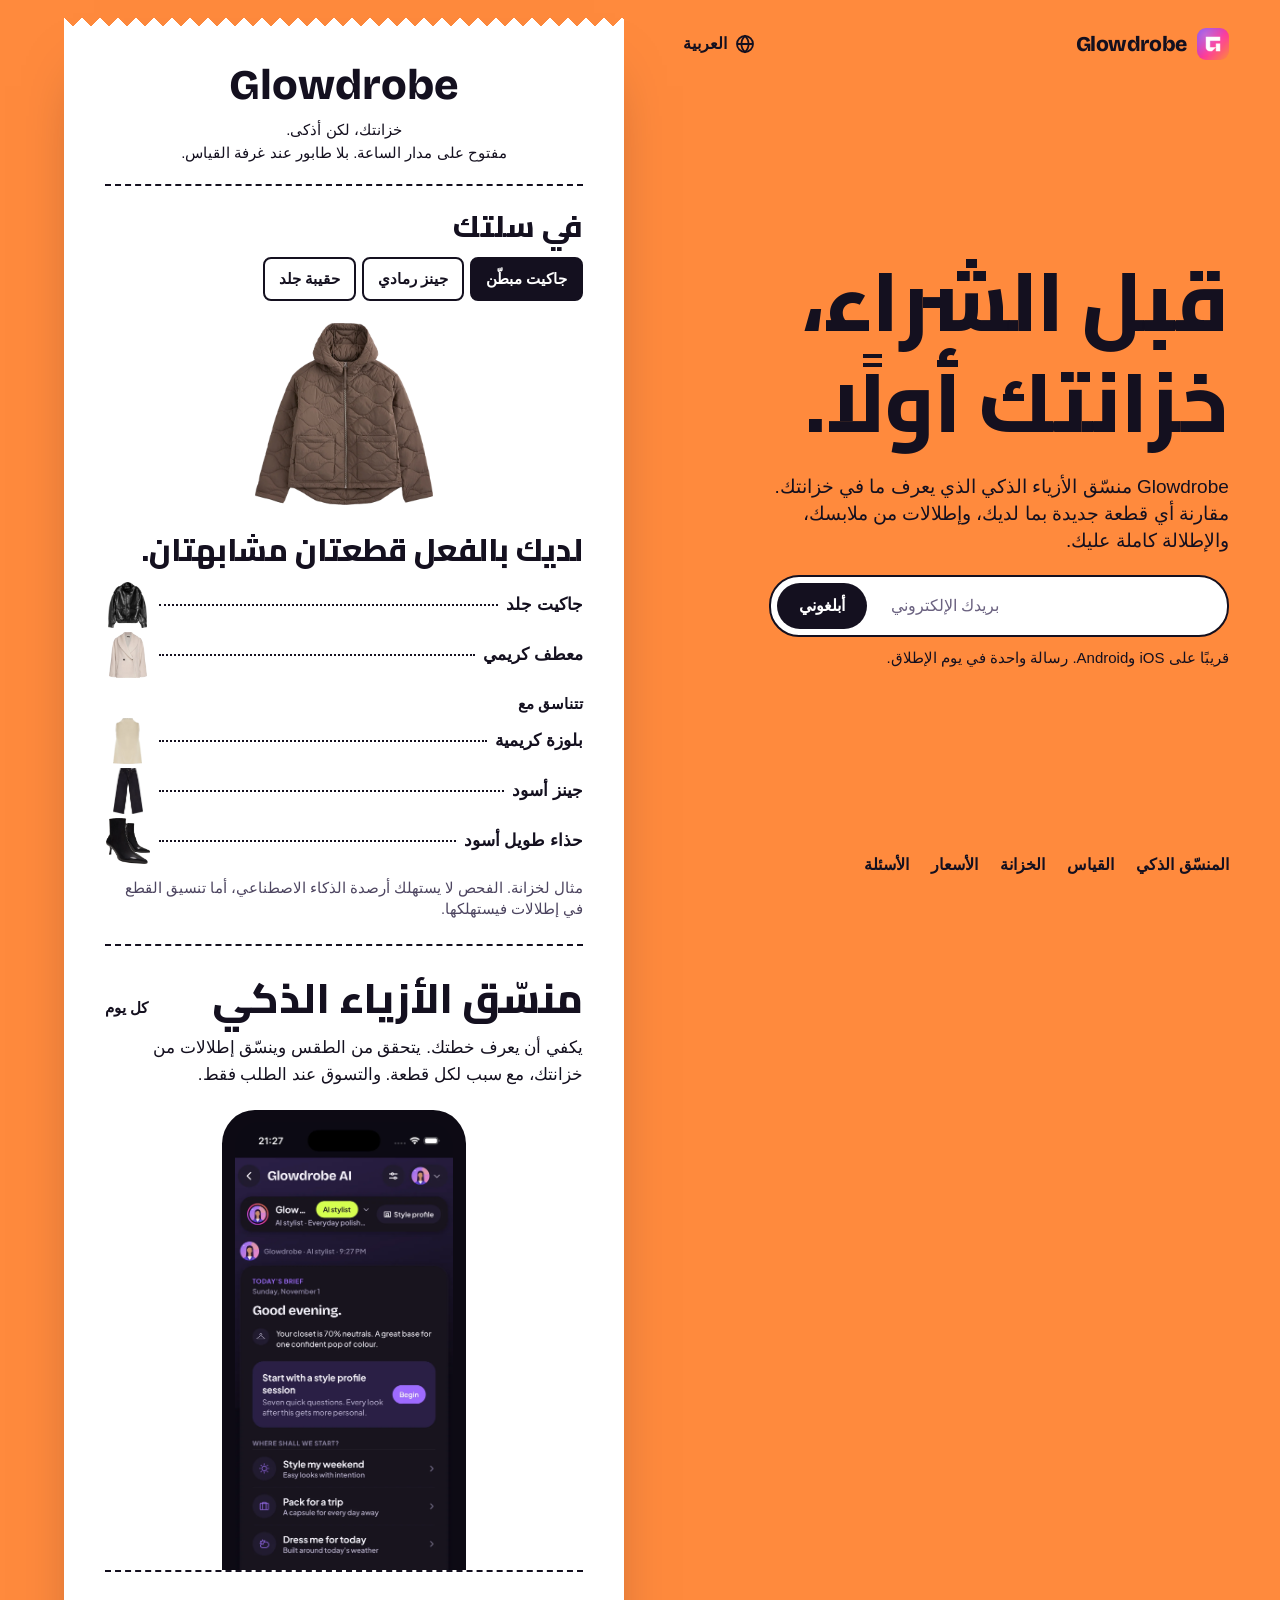
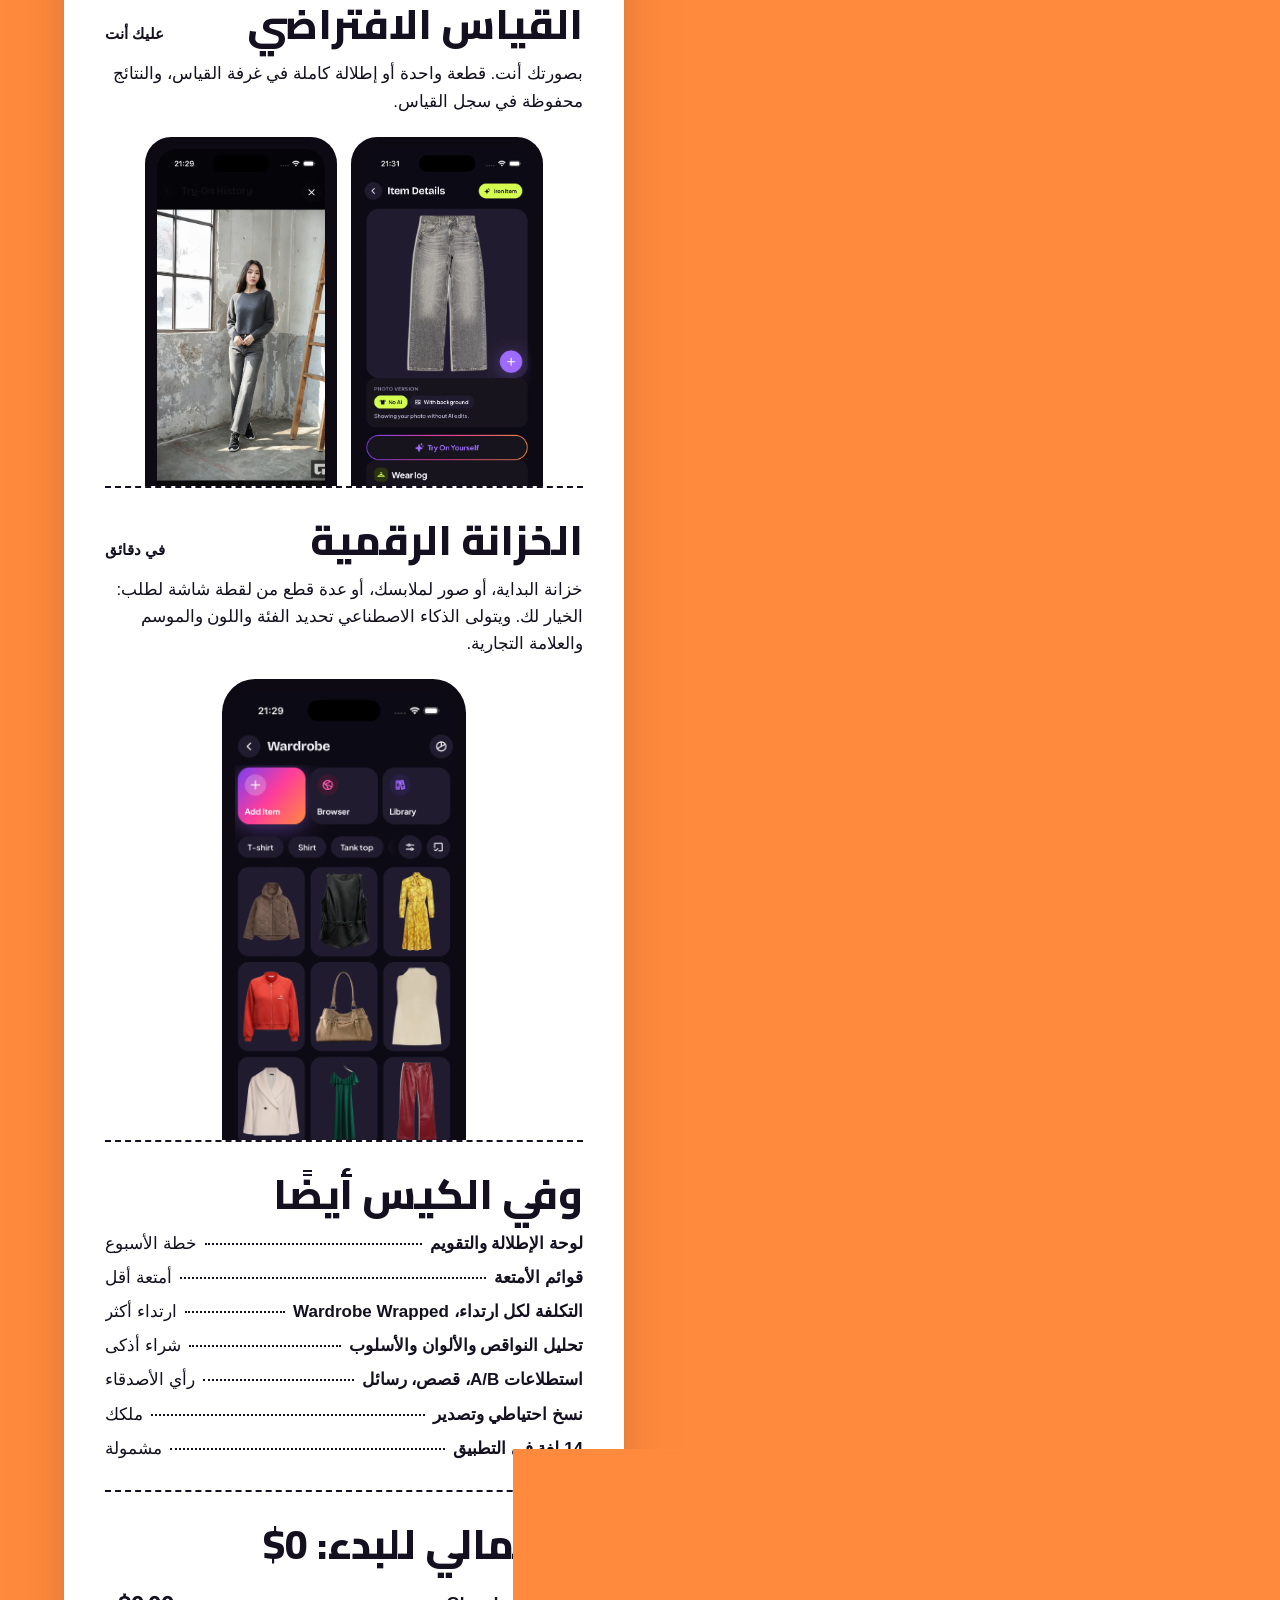
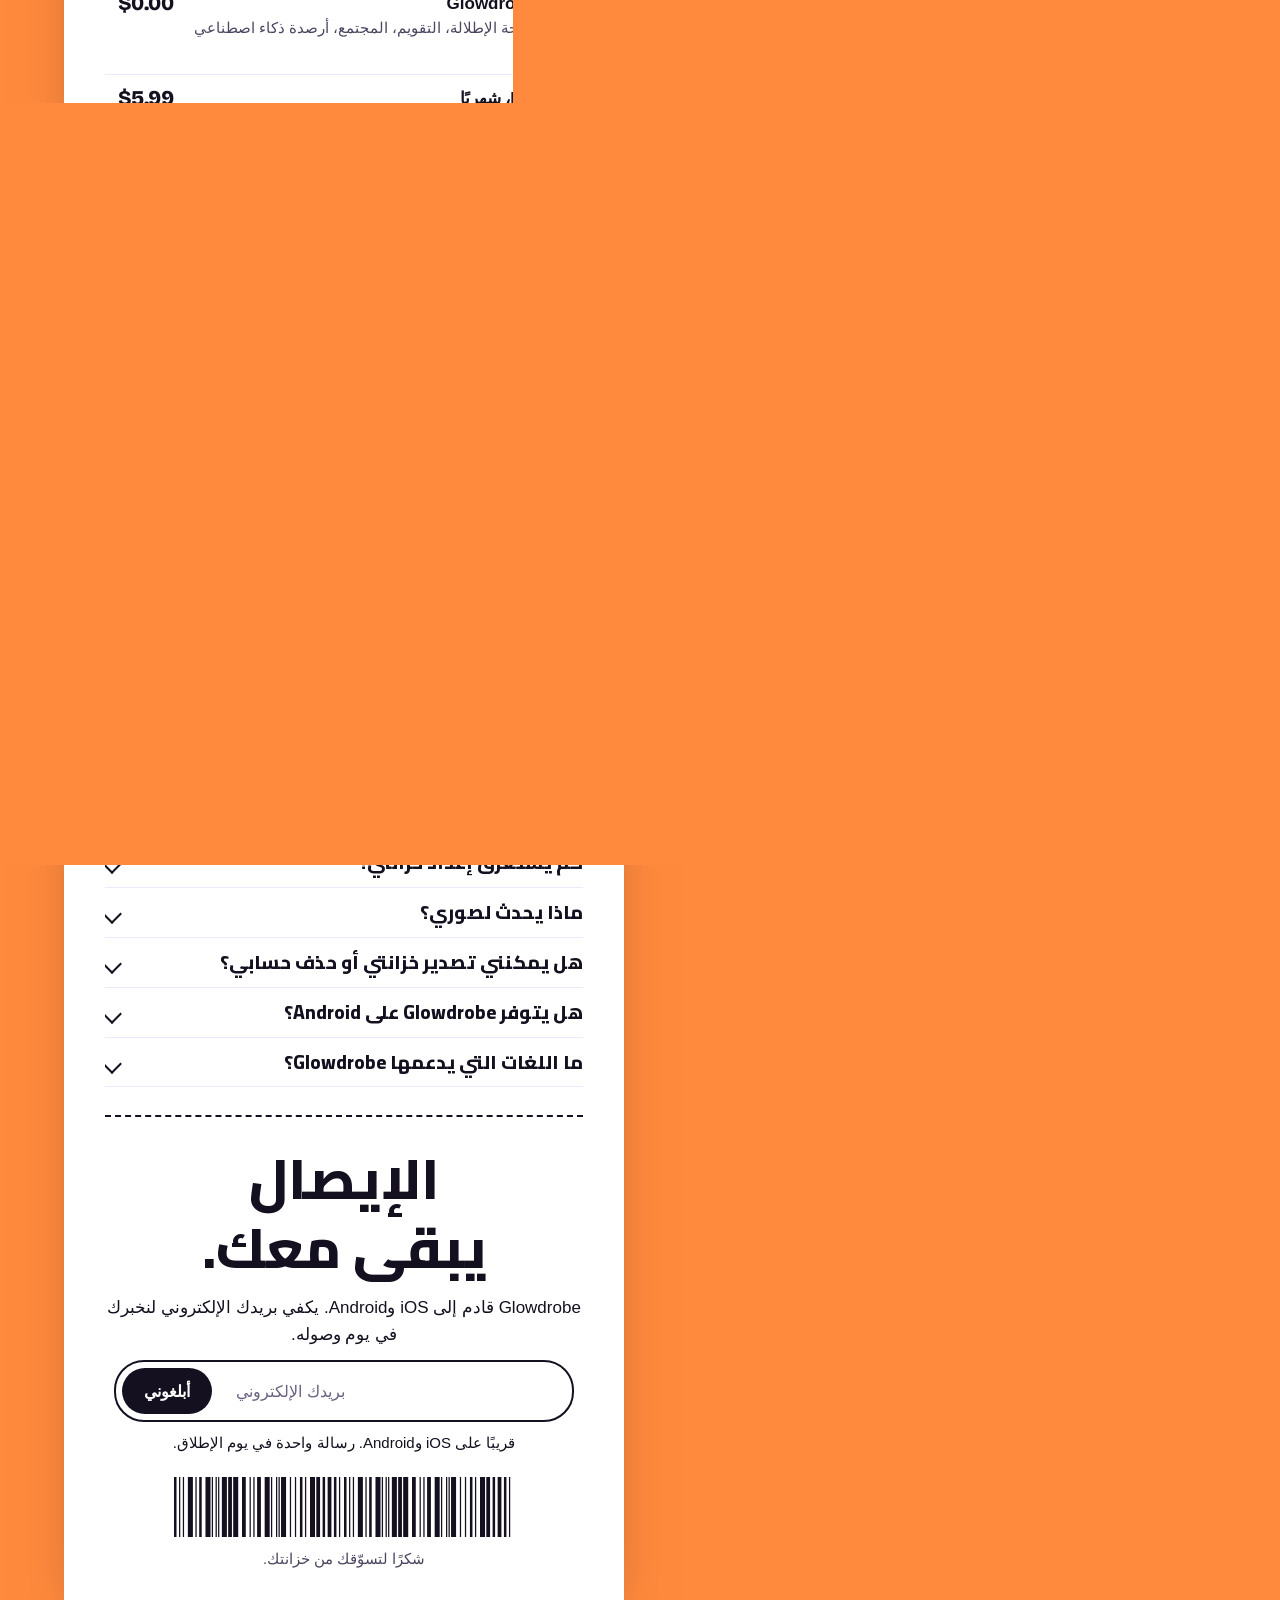
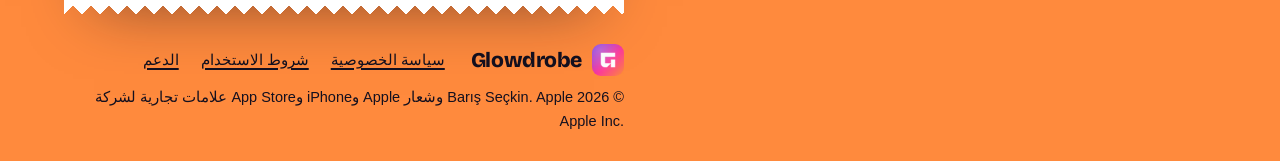
==== ar/index.html @ 312bb9d7 "Closet Check site in 14 languages with a working waitlist form Replaces the old single page with the" ====
<!doctype html>
<html lang="ar" dir="rtl" data-launch="prelaunch">
<head>
<meta charset="utf-8">
<meta name="viewport" content="width=device-width, initial-scale=1, viewport-fit=cover">
<title>Glowdrobe: تطبيق خزانة الملابس ومنسق أزياء بالذكاء الاصطناعي</title>
<meta name="description" content="Glowdrobe منسق أزياء بالذكاء الاصطناعي على iOS وAndroid: إطلالات من ملابسك، ومقارنة القطع الجديدة بخزانتك، ومعاينة الإطلالة على صورتك.">
<meta name="theme-color" content="#FF8A3D">
<link rel="canonical" href="https://glowdrobe.ai/ar/">
<link rel="alternate" hreflang="en" href="https://glowdrobe.ai/">
<link rel="alternate" hreflang="ar" href="https://glowdrobe.ai/ar/">
<link rel="alternate" hreflang="de" href="https://glowdrobe.ai/de/">
<link rel="alternate" hreflang="es" href="https://glowdrobe.ai/es/">
<link rel="alternate" hreflang="fr" href="https://glowdrobe.ai/fr/">
<link rel="alternate" hreflang="id" href="https://glowdrobe.ai/id/">
<link rel="alternate" hreflang="it" href="https://glowdrobe.ai/it/">
<link rel="alternate" hreflang="ja" href="https://glowdrobe.ai/ja/">
<link rel="alternate" hreflang="ko" href="https://glowdrobe.ai/ko/">
<link rel="alternate" hreflang="nl" href="https://glowdrobe.ai/nl/">
<link rel="alternate" hreflang="pl" href="https://glowdrobe.ai/pl/">
<link rel="alternate" hreflang="pt" href="https://glowdrobe.ai/pt/">
<link rel="alternate" hreflang="ru" href="https://glowdrobe.ai/ru/">
<link rel="alternate" hreflang="tr" href="https://glowdrobe.ai/tr/">
<link rel="alternate" hreflang="x-default" href="https://glowdrobe.ai/">
<meta property="og:type" content="website">
<meta property="og:site_name" content="Glowdrobe">
<meta property="og:url" content="https://glowdrobe.ai/ar/">
<meta property="og:title" content="Glowdrobe: تطبيق خزانة الملابس ومنسق أزياء بالذكاء الاصطناعي">
<meta property="og:description" content="Glowdrobe منسق أزياء بالذكاء الاصطناعي على iOS وAndroid: إطلالات من ملابسك، ومقارنة القطع الجديدة بخزانتك، ومعاينة الإطلالة على صورتك.">
<meta property="og:image" content="https://glowdrobe.ai/assets/og-image.jpg">
<meta property="og:image:width" content="1200">
<meta property="og:image:height" content="630">
<meta property="og:locale" content="ar_AR">
<meta name="twitter:card" content="summary_large_image">
<meta name="twitter:title" content="Glowdrobe: تطبيق خزانة الملابس ومنسق أزياء بالذكاء الاصطناعي">
<meta name="twitter:description" content="Glowdrobe منسق أزياء بالذكاء الاصطناعي على iOS وAndroid: إطلالات من ملابسك، ومقارنة القطع الجديدة بخزانتك، ومعاينة الإطلالة على صورتك.">
<meta name="twitter:image" content="https://glowdrobe.ai/assets/og-image.jpg">

<link rel="icon" type="image/png" sizes="32x32" href="/assets/icons/icon-32.png">
<link rel="icon" type="image/png" sizes="192x192" href="/assets/icons/icon-192.png">
<link rel="apple-touch-icon" href="/assets/icons/icon-180.png">
<link rel="manifest" href="/site.webmanifest">

<link rel="preload" href="/assets/fonts/display-ar.woff2" as="font" type="font/woff2" crossorigin>
<script src="/assets/js/config.js"></script>
<link rel="stylesheet" href="/assets/css/site.css">
<script src="/assets/js/site.js" defer></script>
<script type="application/ld+json">[{"@context": "https://schema.org", "@type": "MobileApplication", "name": "Glowdrobe", "alternateName": "Glowdrobe: Wardrobe Planner", "operatingSystem": "iOS, Android", "applicationCategory": "LifestyleApplication", "description": "Glowdrobe منسق أزياء بالذكاء الاصطناعي على iOS وAndroid: إطلالات من ملابسك، ومقارنة القطع الجديدة بخزانتك، ومعاينة الإطلالة على صورتك.", "url": "https://glowdrobe.ai/ar/", "image": "https://glowdrobe.ai/assets/icons/icon-512.png", "inLanguage": "ar", "offers": {"@type": "Offer", "price": "0", "priceCurrency": "USD"}, "author": {"@type": "Person", "name": "Barış Seçkin"}}, {"@context": "https://schema.org", "@type": "FAQPage", "inLanguage": "ar", "mainEntity": [{"@type": "Question", "name": "ما هو Glowdrobe؟", "acceptedAnswer": {"@type": "Answer", "text": "Glowdrobe تطبيق على iOS وAndroid يجمع منسّق أزياء بالذكاء الاصطناعي وخزانة رقمية. بعد إضافة ملابسك وذكر خططك، ينسّق لك إطلالات تناسب الطقس مما لديك. ويمكنك أيضًا تجربة إطلالة على صورتك وتخطيط أسبوعك في التقويم."}}, {"@type": "Question", "name": "هل Glowdrobe مجاني؟", "acceptedAnswer": {"@type": "Answer", "text": "التنزيل مجاني. أما ميزات الذكاء الاصطناعي، مثل اقتراحات الإطلالات والقياس الافتراضي، فتستهلك أرصدة الذكاء الاصطناعي. ويمكنك شراء باقة لمرة واحدة من 10 أرصدة أو الاشتراك في Premium."}}, {"@type": "Question", "name": "هل أحتاج إلى شراء ملابس جديدة؟", "acceptedAnswer": {"@type": "Answer", "text": "لا. الإطلالات تُنسَّق من خزانتك، واقتراحات التسوق لا تظهر إلا عند طلبها."}}, {"@type": "Question", "name": "كيف يعمل فحص الخزانة قبل الشراء؟", "acceptedAnswer": {"@type": "Answer", "text": "يمكنك إضافة منتج من المتصفح أو من لقطة شاشة أو من مكتبة الصور. يقارنه Glowdrobe بخزانتك ويخبرك إن كان لديك ما يشبهه. والفحص نفسه لا يستهلك أرصدة الذكاء الاصطناعي."}}, {"@type": "Question", "name": "كيف يعمل القياس الافتراضي؟", "acceptedAnswer": {"@type": "Answer", "text": "بعد رفع صورة لك واختيار قطعة أو إطلالة كاملة، يُنشئ Glowdrobe معاينة للإطلالة عليك. وتُحفظ النتائج في سجل القياس."}}, {"@type": "Question", "name": "كم يستغرق إعداد خزانتي؟", "acceptedAnswer": {"@type": "Answer", "text": "دقائق، لا عطلة نهاية أسبوع كاملة. يمكنك البدء بخزانة البداية أو تصوير ملابسك أو استيراد عدة قطع من لقطة شاشة لطلب واحد. والذكاء الاصطناعي يحدد تفاصيل كل قطعة نيابةً عنك."}}, {"@type": "Question", "name": "ماذا يحدث لصوري؟", "acceptedAnswer": {"@type": "Answer", "text": "تُعالَج الصور لتقديم الميزة التي طلبتها، مثل وسم قطعة أو إنشاء نتيجة قياس. التفاصيل كاملة في سياسة الخصوصية."}}, {"@type": "Question", "name": "هل يمكنني تصدير خزانتي أو حذف حسابي؟", "acceptedAnswer": {"@type": "Answer", "text": "نعم، كلاهما. يمكنك نسخ بياناتك احتياطيًا وتصديرها، ويمكنك حذف حسابك من داخل التطبيق مباشرة."}}, {"@type": "Question", "name": "هل يتوفر Glowdrobe على Android؟", "acceptedAnswer": {"@type": "Answer", "text": "نعم، قريبًا جدًا. سيتوفر Glowdrobe على iOS وAndroid."}}, {"@type": "Question", "name": "ما اللغات التي يدعمها Glowdrobe؟", "acceptedAnswer": {"@type": "Answer", "text": "التطبيق متاح بـ14 لغة: الإسبانية والألمانية والإنجليزية والإندونيسية والإيطالية والبرتغالية والبولندية والتركية والروسية والعربية والفرنسية والكورية والهولندية واليابانية."}}]}]</script>

</head>
<body id="top">
<a class="skip" href="#main">الانتقال إلى المحتوى</a>
<div class="split">
  <aside class="side" data-hero>
    <div class="side-top">
      <a class="brand" href="/ar/" aria-label="الصفحة الرئيسية لـGlowdrobe"><img src="/assets/icons/icon-192.png" width="32" height="32" alt="">Glowdrobe</a>
      <details class="langs"><summary><span class="sr">اللغة: </span><svg viewBox="0 0 20 20" aria-hidden="true"><circle cx="10" cy="10" r="8" fill="none" stroke="currentColor" stroke-width="1.8"/><path d="M2 10h16M10 2c2.4 2.2 3.6 4.9 3.6 8s-1.2 5.8-3.6 8c-2.4-2.2-3.6-4.9-3.6-8S7.6 4.2 10 2z" fill="none" stroke="currentColor" stroke-width="1.8"/></svg><span>العربية</span></summary><ul><li><a href="/id/" hreflang="id" lang="id">Bahasa Indonesia</a></li><li><a href="/de/" hreflang="de" lang="de">Deutsch</a></li><li><a href="/" hreflang="en" lang="en">English</a></li><li><a href="/es/" hreflang="es" lang="es">Español</a></li><li><a href="/fr/" hreflang="fr" lang="fr">Français</a></li><li><a href="/it/" hreflang="it" lang="it">Italiano</a></li><li><a href="/nl/" hreflang="nl" lang="nl">Nederlands</a></li><li><a href="/pl/" hreflang="pl" lang="pl">Polski</a></li><li><a href="/pt/" hreflang="pt" lang="pt">Português</a></li><li><a href="/tr/" hreflang="tr" lang="tr">Türkçe</a></li><li><a href="/ru/" hreflang="ru" lang="ru">Русский</a></li><li><a href="/ar/" hreflang="ar" lang="ar" aria-current="true">العربية</a></li><li><a href="/ja/" hreflang="ja" lang="ja">日本語</a></li><li><a href="/ko/" hreflang="ko" lang="ko">한국어</a></li></ul></details>
    </div>
    <div class="side-mid">
      <h1 class="">قبل الشراء، خزانتك أولًا.</h1>
      <p>Glowdrobe منسّق الأزياء الذكي الذي يعرف ما في خزانتك. مقارنة أي قطعة جديدة بما لديك، وإطلالات من ملابسك، والإطلالة كاملة عليك.</p>
      <div class="cta">
  <form class="notify" data-when="prelaunch" data-source="hero" novalidate>
    <label class="sr" for="n-hero">البريد الإلكتروني</label>
    <div class="notify-row"><input id="n-hero" type="email" required autocomplete="email" inputmode="email" dir="ltr" placeholder="بريدك الإلكتروني"><button type="submit">أبلغوني</button></div>
    <input class="hp" type="text" name="website" tabindex="-1" autocomplete="off" aria-hidden="true">
    <p class="notify-msg" role="status" aria-live="polite"></p>
  </form>
  <a class="store" data-when="live" data-store-link href="#" rel="noopener" aria-label="تنزيل Glowdrobe من App Store" dir="ltr"><svg viewBox="0 0 24 24" aria-hidden="true"><path fill="currentColor" d="M12.152 6.896c-.948 0-2.415-1.078-3.96-1.04-2.04.027-3.91 1.183-4.961 3.014-2.117 3.675-.546 9.103 1.519 12.09 1.013 1.454 2.208 3.09 3.792 3.039 1.52-.065 2.09-.987 3.935-.987 1.831 0 2.35.987 3.96.948 1.637-.026 2.676-1.48 3.676-2.948 1.156-1.688 1.636-3.325 1.662-3.415-.039-.013-3.182-1.221-3.22-4.857-.026-3.04 2.48-4.494 2.597-4.559-1.429-2.09-3.623-2.324-4.39-2.376-2-.156-3.675 1.09-4.61 1.09zM15.53 3.83c.843-1.012 1.4-2.427 1.245-3.83-1.207.052-2.662.805-3.532 1.818-.78.896-1.454 2.338-1.273 3.714 1.338.104 2.715-.688 3.559-1.701"/></svg><span><small>تنزيل من</small><strong>App Store</strong></span></a>
  <p class="cta-note" data-when="prelaunch">قريبًا على iOS وAndroid. رسالة واحدة في يوم الإطلاق.</p><p class="cta-note" data-when="live">التنزيل مجاني. لأجهزة iPhone.</p>
</div>
    </div>
    <nav class="side-nav" aria-label="في هذا الإيصال">
      <a href="#stylist">المنسّق الذكي</a><a href="#tryon">القياس</a><a href="#closet">الخزانة</a><a href="#total">الأسعار</a><a href="#faq">الأسئلة</a>
    </nav>
  </aside>

  <div class="col">
  <main id="main" class="paper">
    <section class="head">
      <p class="shop">Glowdrobe</p>
      <p>خزانتك، لكن أذكى.</p>
      <p>مفتوح على مدار الساعة. بلا طابور عند غرفة القياس.</p>
    </section>

    <section class="scan" aria-labelledby="scan-h">
      <h2 id="scan-h">في سلتك</h2>
      <div class="tabs" role="tablist" aria-label="اختيار منتج كمثال">
        <button type="button" role="tab" aria-selected="true" aria-controls="result" data-p="plaid">جاكيت مبطّن</button>
        <button type="button" role="tab" aria-selected="false" aria-controls="result" data-p="jeans">جينز رمادي</button>
        <button type="button" role="tab" aria-selected="false" aria-controls="result" data-p="hoodie">حقيبة جلد</button>
      </div>
      <div class="scan-item">
        <img id="cart-img" src="/assets/items/quilted_jacket.webp" width="979" height="1000" alt="جاكيت مبطّن" fetchpriority="high" decoding="async">
        <div class="beam" aria-hidden="true"></div>
        <p class="line-check" aria-hidden="true">جارٍ فحص خزانتك</p>
      </div>
      <div class="result" id="result" role="tabpanel" aria-live="polite">
        <p class="verdict" id="r-head">لديك بالفعل قطعتان مشابهتان.</p>
        <ul class="print" id="r-similar">
          <li><span>جاكيت جلد</span><i></i><img src="/assets/items/leather_jacket.webp" width="443" height="522" alt="" loading="lazy"></li>
          <li><span>معطف كريمي</span><i></i><img src="/assets/items/cream_coat.webp" width="482" height="585" alt="" loading="lazy"></li>
        </ul>
        <p class="line">تتناسق مع</p>
        <ul class="print" id="r-goes">
          <li><span>بلوزة كريمية</span><i></i><img src="/assets/items/cream_top.webp" width="274" height="434" alt="" loading="lazy"></li>
          <li><span>جينز أسود</span><i></i><img src="/assets/items/dark_jeans.webp" width="505" height="771" alt="" loading="lazy"></li>
          <li><span>حذاء طويل أسود</span><i></i><img src="/assets/items/boots.webp" width="589" height="610" alt="" loading="lazy"></li>
        </ul>
      </div>
      <p class="small">مثال لخزانة. الفحص لا يستهلك أرصدة الذكاء الاصطناعي، أما تنسيق القطع في إطلالات فيستهلكها.</p>
    </section>

    <section class="li" id="stylist">
      <h2>منسّق الأزياء الذكي <span class="qty">كل يوم</span></h2>
      <p>يكفي أن يعرف خطتك. يتحقق من الطقس وينسّق إطلالات من خزانتك، مع سبب لكل قطعة. والتسوق عند الطلب فقط.</p>
      <div class="art"><div class="phone"><img src="/assets/app/en/ai.webp" width="1000" height="2174" alt="شاشة Glowdrobe AI مع خيارات مثل إطلالة اليوم وتجهيز حقيبة السفر" decoding="async" loading="lazy"></div></div>
    </section>

    <section class="li" id="tryon">
      <h2>القياس الافتراضي <span class="qty">عليك أنت</span></h2>
      <p>بصورتك أنت. قطعة واحدة أو إطلالة كاملة في غرفة القياس، والنتائج محفوظة في سجل القياس.</p>
      <div class="art art-2"><div class="phone"><img src="/assets/app/en/item.webp" width="1000" height="2174" alt="جينز رمادي في الخزانة مع زر لتجربته" decoding="async" loading="lazy"></div><div class="phone"><img src="/assets/app/en/tryon.webp" width="1000" height="2174" alt="نتيجة التجربة الافتراضية: كنزة وجينز رمادي على شخص" decoding="async" loading="lazy"></div></div>
    </section>

    <section class="li" id="closet">
      <h2>الخزانة الرقمية <span class="qty">في دقائق</span></h2>
      <p>خزانة البداية، أو صور لملابسك، أو عدة قطع من لقطة شاشة لطلب: الخيار لك. ويتولى الذكاء الاصطناعي تحديد الفئة واللون والموسم والعلامة التجارية.</p>
      <div class="art"><div class="phone"><img src="/assets/app/en/wardrobe.webp" width="1000" height="2174" alt="خزانة رقمية ببطاقات للملابس" decoding="async" loading="lazy"></div></div>
    </section>

    <section class="li">
      <h2>وفي الكيس أيضًا</h2>
      <ul class="extras">
        <li><span>لوحة الإطلالة والتقويم</span><i></i><span>خطة الأسبوع</span></li>
        <li><span>قوائم الأمتعة</span><i></i><span>أمتعة أقل</span></li>
        <li><span>التكلفة لكل ارتداء، Wardrobe Wrapped</span><i></i><span>ارتداء أكثر</span></li>
        <li><span>تحليل النواقص والألوان والأسلوب</span><i></i><span>شراء أذكى</span></li>
        <li><span>استطلاعات A/B، قصص، رسائل</span><i></i><span>رأي الأصدقاء</span></li>
        <li><span>نسخ احتياطي وتصدير</span><i></i><span>ملكك</span></li>
        <li><span>14 لغة في التطبيق</span><i></i><span>مشمولة</span></li>
      </ul>
    </section>

    <section class="li" id="total">
      <h2>الإجمالي للبدء: ⁦$0⁩</h2>
      <table class="prices">
        <caption class="sr">خطط Glowdrobe وأسعارها بالدولار الأمريكي</caption>
        <thead class="sr"><tr><th scope="col">الخطة</th><th scope="col">السعر</th></tr></thead>
        <tbody>
          <tr><th scope="row">تطبيق Glowdrobe<small>الخزانة، لوحة الإطلالة، التقويم، المجتمع، أرصدة ذكاء اصطناعي للبدء</small></th><td dir="ltr">$0.00</td></tr>
          <tr><th scope="row">Premium، شهريًا<small>20 رصيدًا للذكاء الاصطناعي شهريًا. اختياري.</small></th><td dir="ltr">$5.99</td></tr>
          <tr><th scope="row">Premium، سنويًا<small>240 رصيدًا للذكاء الاصطناعي في بداية كل سنة. اختياري.</small></th><td dir="ltr">$49.99</td></tr>
          <tr><th scope="row">باقة أرصدة الذكاء الاصطناعي<small>10 أرصدة للذكاء الاصطناعي، لمرة واحدة. اختياري.</small></th><td dir="ltr">$1.99</td></tr>
        </tbody>
      </table>
      <p class="small">أسعار الولايات المتحدة. يظهر سعرك المحلي في App Store قبل الشراء. تتجدد الاشتراكات تلقائيًا ما لم تُلغَ قبل 24 ساعة على الأقل من نهاية الفترة.</p>
    </section>

    <section class="li" id="faq">
      <h2>أسئلة</h2>
      <div class="faq"><details open><summary>ما هو Glowdrobe؟</summary><p>Glowdrobe تطبيق على iOS وAndroid يجمع منسّق أزياء بالذكاء الاصطناعي وخزانة رقمية. بعد إضافة ملابسك وذكر خططك، ينسّق لك إطلالات تناسب الطقس مما لديك. ويمكنك أيضًا تجربة إطلالة على صورتك وتخطيط أسبوعك في التقويم.</p></details>
<details><summary>هل Glowdrobe مجاني؟</summary><p>التنزيل مجاني. أما ميزات الذكاء الاصطناعي، مثل اقتراحات الإطلالات والقياس الافتراضي، فتستهلك أرصدة الذكاء الاصطناعي. ويمكنك شراء باقة لمرة واحدة من 10 أرصدة أو الاشتراك في Premium.</p></details>
<details><summary>هل أحتاج إلى شراء ملابس جديدة؟</summary><p>لا. الإطلالات تُنسَّق من خزانتك، واقتراحات التسوق لا تظهر إلا عند طلبها.</p></details>
<details><summary>كيف يعمل فحص الخزانة قبل الشراء؟</summary><p>يمكنك إضافة منتج من المتصفح أو من لقطة شاشة أو من مكتبة الصور. يقارنه Glowdrobe بخزانتك ويخبرك إن كان لديك ما يشبهه. والفحص نفسه لا يستهلك أرصدة الذكاء الاصطناعي.</p></details>
<details><summary>كيف يعمل القياس الافتراضي؟</summary><p>بعد رفع صورة لك واختيار قطعة أو إطلالة كاملة، يُنشئ Glowdrobe معاينة للإطلالة عليك. وتُحفظ النتائج في سجل القياس.</p></details>
<details><summary>كم يستغرق إعداد خزانتي؟</summary><p>دقائق، لا عطلة نهاية أسبوع كاملة. يمكنك البدء بخزانة البداية أو تصوير ملابسك أو استيراد عدة قطع من لقطة شاشة لطلب واحد. والذكاء الاصطناعي يحدد تفاصيل كل قطعة نيابةً عنك.</p></details>
<details><summary>ماذا يحدث لصوري؟</summary><p>تُعالَج الصور لتقديم الميزة التي طلبتها، مثل وسم قطعة أو إنشاء نتيجة قياس. التفاصيل كاملة في <a href="https://legal.glowdrobe.ai/privacy-policy" target="_blank" rel="noopener">سياسة الخصوصية</a>.</p></details>
<details><summary>هل يمكنني تصدير خزانتي أو حذف حسابي؟</summary><p>نعم، كلاهما. يمكنك نسخ بياناتك احتياطيًا وتصديرها، ويمكنك حذف حسابك من داخل التطبيق مباشرة.</p></details>
<details><summary>هل يتوفر Glowdrobe على Android؟</summary><p>نعم، قريبًا جدًا. سيتوفر Glowdrobe على iOS وAndroid.</p></details>
<details><summary>ما اللغات التي يدعمها Glowdrobe؟</summary><p>التطبيق متاح بـ14 لغة: الإسبانية والألمانية والإنجليزية والإندونيسية والإيطالية والبرتغالية والبولندية والتركية والروسية والعربية والفرنسية والكورية والهولندية واليابانية.</p></details></div>
    </section>

    <section class="li last" id="close" data-close>
      <h2>الإيصال يبقى معك.</h2>
      <p data-when="prelaunch">Glowdrobe قادم إلى iOS وAndroid. يكفي بريدك الإلكتروني لنخبرك في يوم وصوله.</p>
      <p data-when="live">التنزيل مجاني على iPhone. بمسح الرمز أو بلمسة واحدة.</p>
      <div class="cta">
  <form class="notify" data-when="prelaunch" data-source="close" novalidate>
    <label class="sr" for="n-close">البريد الإلكتروني</label>
    <div class="notify-row"><input id="n-close" type="email" required autocomplete="email" inputmode="email" dir="ltr" placeholder="بريدك الإلكتروني"><button type="submit">أبلغوني</button></div>
    <input class="hp" type="text" name="website" tabindex="-1" autocomplete="off" aria-hidden="true">
    <p class="notify-msg" role="status" aria-live="polite"></p>
  </form>
  <a class="store" data-when="live" data-store-link href="#" rel="noopener" aria-label="تنزيل Glowdrobe من App Store" dir="ltr"><svg viewBox="0 0 24 24" aria-hidden="true"><path fill="currentColor" d="M12.152 6.896c-.948 0-2.415-1.078-3.96-1.04-2.04.027-3.91 1.183-4.961 3.014-2.117 3.675-.546 9.103 1.519 12.09 1.013 1.454 2.208 3.09 3.792 3.039 1.52-.065 2.09-.987 3.935-.987 1.831 0 2.35.987 3.96.948 1.637-.026 2.676-1.48 3.676-2.948 1.156-1.688 1.636-3.325 1.662-3.415-.039-.013-3.182-1.221-3.22-4.857-.026-3.04 2.48-4.494 2.597-4.559-1.429-2.09-3.623-2.324-4.39-2.376-2-.156-3.675 1.09-4.61 1.09zM15.53 3.83c.843-1.012 1.4-2.427 1.245-3.83-1.207.052-2.662.805-3.532 1.818-.78.896-1.454 2.338-1.273 3.714 1.338.104 2.715-.688 3.559-1.701"/></svg><span><small>تنزيل من</small><strong>App Store</strong></span></a>
  <p class="cta-note" data-when="prelaunch">قريبًا على iOS وAndroid. رسالة واحدة في يوم الإطلاق.</p><p class="cta-note" data-when="live">التنزيل مجاني. لأجهزة iPhone.</p>
</div>
      <div class="barcode" data-when="prelaunch" aria-hidden="true"><svg viewBox="0 0 270 60" preserveAspectRatio="none" fill="currentColor"><rect x="0" width="2" height="60"/><rect x="4" width="1" height="60"/><rect x="7" width="1" height="60"/><rect x="11" width="4" height="60"/><rect x="17" width="1" height="60"/><rect x="20" width="2" height="60"/><rect x="25" width="4" height="60"/><rect x="30" width="1" height="60"/><rect x="33" width="1" height="60"/><rect x="35" width="1" height="60"/><rect x="38" width="4" height="60"/><rect x="43" width="3" height="60"/><rect x="47" width="4" height="60"/><rect x="54" width="3" height="60"/><rect x="60" width="1" height="60"/><rect x="63" width="1" height="60"/><rect x="66" width="3" height="60"/><rect x="72" width="4" height="60"/><rect x="77" width="1" height="60"/><rect x="81" width="1" height="60"/><rect x="83" width="1" height="60"/><rect x="85" width="4" height="60"/><rect x="92" width="1" height="60"/><rect x="96" width="1" height="60"/><rect x="100" width="2" height="60"/><rect x="104" width="1" height="60"/><rect x="108" width="4" height="60"/><rect x="113" width="3" height="60"/><rect x="118" width="2" height="60"/><rect x="122" width="3" height="60"/><rect x="127" width="2" height="60"/><rect x="131" width="1" height="60"/><rect x="135" width="2" height="60"/><rect x="139" width="1" height="60"/><rect x="142" width="1" height="60"/><rect x="146" width="4" height="60"/><rect x="152" width="1" height="60"/><rect x="155" width="2" height="60"/><rect x="160" width="4" height="60"/><rect x="165" width="1" height="60"/><rect x="168" width="1" height="60"/><rect x="170" width="1" height="60"/><rect x="173" width="4" height="60"/><rect x="178" width="3" height="60"/><rect x="182" width="4" height="60"/><rect x="189" width="3" height="60"/><rect x="195" width="1" height="60"/><rect x="198" width="1" height="60"/><rect x="201" width="3" height="60"/><rect x="207" width="4" height="60"/><rect x="212" width="1" height="60"/><rect x="216" width="1" height="60"/><rect x="218" width="1" height="60"/><rect x="220" width="4" height="60"/><rect x="227" width="1" height="60"/><rect x="231" width="1" height="60"/><rect x="235" width="2" height="60"/><rect x="239" width="1" height="60"/><rect x="243" width="4" height="60"/><rect x="248" width="3" height="60"/><rect x="253" width="2" height="60"/><rect x="257" width="3" height="60"/><rect x="262" width="2" height="60"/><rect x="266" width="1" height="60"/></svg></div>
      <figure class="qr" data-when="live"><img src="/assets/qr-appstore.svg" width="170" height="170" alt="رمز QR يؤدي إلى Glowdrobe على App Store" loading="lazy"></figure>
      <p class="small center">شكرًا لتسوّقك من خزانتك.</p>
    </section>

  </main>
    <footer class="foot"><div class="foot-in">
      <a class="brand" href="/ar/"><img src="/assets/icons/icon-192.png" width="32" height="32" alt="" loading="lazy">Glowdrobe</a>
      <nav aria-label="الشؤون القانونية"><a href="https://legal.glowdrobe.ai/privacy-policy" target="_blank" rel="noopener">سياسة الخصوصية</a><a href="https://legal.glowdrobe.ai/terms-of-use" target="_blank" rel="noopener">شروط الاستخدام</a><a href="https://legal.glowdrobe.ai/support" target="_blank" rel="noopener">الدعم</a></nav>
      <p class="legal">© 2026 Barış Seçkin. Apple وشعار Apple وiPhone وApp Store علامات تجارية لشركة ⁦Apple Inc.⁩</p>
    </div></footer>
  </div>
</div>
<div class="dock"><a href="#close" data-when="prelaunch">أبلغوني عند الإطلاق</a><a data-when="live" data-store-link href="#" rel="noopener">التنزيل من App Store</a></div>
<script id="gd-i18n" type="application/json">{"in_cart_suffix": "في السلة", "similar_two": "لديك بالفعل قطعتان مشابهتان.", "similar_none": "لا يوجد في خزانتك ما يشبه هذه القطعة بعد، ستكون إضافة جديدة.", "p_plaid": "جاكيت مبطّن", "p_jeans": "جينز رمادي", "p_hoodie": "حقيبة جلد", "i_leather": "جاكيت جلد", "i_shirt": "معطف كريمي", "i_tee": "بلوزة كريمية", "i_navy": "جينز أسود", "i_boots": "حذاء طويل أسود", "i_light": "جينز فاتح", "i_henley": "بلوزة سوداء", "i_sneakers": "حذاء لوفر عنابي", "i_bag": "حقيبة جلد", "err_email": "هذا البريد لا يبدو صحيحًا. يُرجى التحقق منه والمحاولة مرة أخرى.", "mail_subject": "قائمة إطلاق Glowdrobe", "mail_body": "أبلغوني عند إطلاق Glowdrobe:", "mail_opened": "إذا فُتح تطبيق البريد، فاضغط على إرسال لتنضم إلى القائمة. وإن لم يُفتح، راسلنا على contact@glowdrobe.ai.", "adding": "جارٍ إضافتك...", "added": "تمت إضافتك إلى القائمة. سنراسلك في يوم الإطلاق.", "err_send": "لم يتم الإرسال. يُرجى المحاولة بعد قليل."}</script>
</body>
</html>
---- assets/css/site.css ----
@font-face { font-family: "Bricolage"; src: url("/assets/fonts/BricolageGrotesque_700Bold.woff2") format("woff2"); font-weight: 700; font-display: swap; }
@font-face { font-family: "Bricolage"; src: url("/assets/fonts/BricolageGrotesque_800ExtraBold.woff2") format("woff2"); font-weight: 800; font-display: swap; }
@font-face { font-family: "Jakarta"; src: url("/assets/fonts/PlusJakartaSans_400Regular.woff2") format("woff2"); font-weight: 400; font-display: swap; }
@font-face { font-family: "Jakarta"; src: url("/assets/fonts/PlusJakartaSans_600SemiBold.woff2") format("woff2"); font-weight: 600; font-display: swap; }
@font-face { font-family: "Jakarta"; src: url("/assets/fonts/PlusJakartaSans_700Bold.woff2") format("woff2"); font-weight: 700; font-display: swap; }

:root {
  --violet: #7B3FF2;
  --violet-deep: #5B21D6;
  --violet-bright: #9D6BFF;
  --pink: #FF3D9A;
  --tangerine: #FF8A3D;
  --lime: #C6F432;
  --ink: #14101F;
  --lilac: #FBF9FF;
  --lilac-2: #EFE8FF;
  --ink-soft: #4D4560;
  --display: "Bricolage", "Avenir Next", system-ui, sans-serif;
  --body: "Jakarta", "Avenir Next", system-ui, sans-serif;
  --gutter: clamp(16px, 4vw, 56px);
  --ease: cubic-bezier(.16, 1, .3, 1);
}

*, *::before, *::after { box-sizing: border-box; }
html { -webkit-text-size-adjust: 100%; scroll-behavior: smooth; scroll-padding-top: 88px; scrollbar-color: var(--violet) transparent; }
body { margin: 0; font: 400 17px/1.6 var(--body); color: var(--ink); background: var(--lilac); -webkit-font-smoothing: antialiased; overflow-wrap: break-word; }
img { display: block; max-width: 100%; height: auto; }
h1, h2, h3, p, ul, ol, figure, dl, dd { margin: 0; padding: 0; }
ul, ol { list-style: none; }
h1, h2, h3 { font-family: var(--display); font-weight: 800; line-height: 1.02; letter-spacing: -.03em; text-wrap: balance; }
a { color: inherit; text-underline-offset: .2em; text-decoration-thickness: 1.5px; }
button, input { font: inherit; color: inherit; }
button { cursor: pointer; }
::selection { background: var(--lime); color: var(--ink); }
:focus-visible { outline: 3px solid var(--ink); outline-offset: 3px; border-radius: 4px; box-shadow: 0 0 0 3px var(--lime); }

.skip { position: absolute; inset-inline-start: 12px; top: -80px; z-index: 100; padding: 10px 16px; background: var(--ink); color: #fff; border-radius: 10px; }
.skip:focus { top: 12px; }
.sr { position: absolute; width: 1px; height: 1px; overflow: hidden; clip-path: inset(50%); white-space: nowrap; }

/* The launch switch: copy for the other state stays out of the way. */
html[data-launch="prelaunch"] [data-when="live"],
html[data-launch="live"] [data-when="prelaunch"] { display: none !important; }

.brand { display: inline-flex; align-items: center; gap: 10px; font: 800 21px/1 var(--display); letter-spacing: -.02em; text-decoration: none; }
.brand img { width: 32px; height: 32px; border-radius: 9px; }

/* CTA */
.cta { display: flex; flex-direction: column; gap: 10px; align-items: flex-start; max-width: 460px; width: 100%; }
.notify { width: 100%; }
.notify-row { display: flex; gap: 6px; padding: 6px; background: #fff; border: 2px solid var(--ink); border-radius: 999px; transition: box-shadow .25s; }
.notify-row:focus-within { box-shadow: 0 0 0 4px var(--focus-ring, rgba(123, 63, 242, .35)); }
.notify input { flex: 1; min-width: 0; padding-block: 10px; padding-inline: 18px 8px; border: 0; background: transparent; color: var(--ink); outline: 0; font-size: 16px; }
.notify input::placeholder { color: #6B6280; }
.notify button { flex: none; min-height: 46px; padding: 0 22px; border: 0; border-radius: 999px; background: var(--ink); color: #fff; font-weight: 700; font-size: 16px; white-space: nowrap; transition: transform .2s var(--ease), background .2s; }
.notify button:hover { background: var(--violet-deep); }
.notify button:active { transform: scale(.97); }
.notify button:disabled { opacity: .55; cursor: progress; }
.notify-msg { min-height: 0; margin-top: 8px; font-size: 15px; font-weight: 600; }
.notify-msg:empty { display: none; }
.notify.is-done .notify-row { display: none; }
.cta-note { font-size: 15px; line-height: 1.4; }

.store { display: inline-flex; align-items: center; gap: 12px; min-height: 60px; padding-block: 8px; padding-inline: 18px 24px; background: var(--ink); color: #fff; border-radius: 14px; text-decoration: none; transition: transform .2s var(--ease); }
.store:hover { transform: translateY(-2px); }
.store svg { width: 28px; height: 28px; flex: none; }
.store small { display: block; font-size: 12px; line-height: 1.1; }
.store strong { display: block; font: 700 23px/1.1 var(--display); letter-spacing: -.01em; }

/* Phone that holds a real app screen */
.phone { position: relative; width: var(--w, 280px); aspect-ratio: 1320 / 2868; padding: 2.6%; background: #0D0A14; border-radius: 13.5% / 6.4%; box-shadow: 0 2px 0 rgba(255, 255, 255, .14) inset, 0 28px 60px -18px rgba(20, 16, 31, .55); }
.phone img { width: 100%; height: 100%; object-fit: cover; border-radius: 11.5% / 5.4%; }

/* Pricing + FAQ share semantics across concepts; each concept styles the skin. */
.faq details { border-bottom: 1.5px solid currentColor; }
.faq summary { display: flex; justify-content: space-between; gap: 16px; padding: 18px 0; font: 700 clamp(19px, 2vw, 23px)/1.2 var(--display); cursor: pointer; list-style: none; }
.faq summary::-webkit-details-marker { display: none; }
.faq summary::after { content: ""; flex: none; width: 14px; height: 14px; margin-top: 6px; border-right: 2.5px solid; border-bottom: 2.5px solid; transform: rotate(45deg); transition: transform .3s var(--ease); }
.faq details[open] summary::after { transform: translateY(5px) rotate(-135deg); }
.faq details p { max-width: 68ch; padding-bottom: 20px; }
.faq a { font-weight: 600; }

.foot { padding: 28px var(--gutter) 32px; font-size: 14.5px; }
.foot-in { display: flex; flex-wrap: wrap; align-items: center; gap: 10px 26px; }
.foot nav { display: flex; flex-wrap: wrap; gap: 8px 22px; }
.foot .legal { flex-basis: 100%; opacity: .78; }

/* Phone-only sticky CTA */
.dock { position: fixed; z-index: 40; left: 12px; right: 12px; bottom: max(12px, env(safe-area-inset-bottom)); display: none; }
@media (max-width: 760px) {
  .dock { display: block; transform: translateY(140%); transition: transform .4s var(--ease); }
  .dock.is-on { transform: none; }
  .dock a { display: flex; align-items: center; justify-content: center; min-height: 54px; padding: 0 20px; border-radius: 999px; background: var(--ink); color: #fff; font-weight: 700; text-decoration: none; box-shadow: 0 14px 30px -10px rgba(20, 16, 31, .6); }
}

@media (prefers-reduced-motion: reduce) {
  html { scroll-behavior: auto; }
  *, *::before, *::after { animation-duration: .01ms !important; animation-iteration-count: 1 !important; transition-duration: .01ms !important; }
}

body { background: var(--tangerine); --focus-ring: rgba(20, 16, 31, .28); }
.split { display: grid; grid-template-columns: minmax(0, 1.08fr) minmax(0, 1fr); gap: clamp(20px, 4vw, 72px); padding-inline-end: clamp(20px, 5vw, 88px); }
.side { position: sticky; top: 0; height: 100svh; min-height: 620px; display: flex; flex-direction: column; justify-content: space-between; padding-block: 22px; padding-inline-start: var(--gutter); }
.side-mid { display: grid; gap: 20px; }
.side h1 { font-size: clamp(3.2rem, 6.5vw, 6rem); line-height: .92; letter-spacing: -.04em; }
.side-mid > p { max-width: 44ch; font-size: 19px; line-height: 1.42; }
.side-nav { display: flex; flex-wrap: wrap; gap: 6px 22px; font-weight: 700; font-size: 16px; }
.side-nav a { text-decoration: none; }
.side-nav a:hover { text-decoration: underline; }

.paper { --edge: 9px; position: relative; margin-top: 26px; padding: 34px clamp(20px, 3.2vw, 44px) 0; background: #fff; color: var(--ink); box-shadow: 0 30px 60px -30px rgba(20, 16, 31, .5); min-width: 0; }
/* Torn top edge, drawn as a repeating notch so it stays crisp at any width. */
.paper::before { content: ""; position: absolute; left: 0; right: 0; top: calc(var(--edge) * -1); height: var(--edge); background: linear-gradient(135deg, transparent 50%, #fff 50%) 0 0 / 18px 18px repeat-x, linear-gradient(225deg, transparent 50%, #fff 50%) 0 0 / 18px 18px repeat-x; }
.head { text-align: center; padding-bottom: 20px; border-bottom: 2px dashed var(--ink); font-size: 15px; line-height: 1.5; }
.shop { font: 800 42px/1 var(--display); letter-spacing: -.03em; margin-bottom: 8px; }

.scan { padding: 22px 0 24px; border-bottom: 2px dashed var(--ink); }
.scan h2 { font-size: 30px; margin-bottom: 12px; }
.tabs { display: flex; flex-wrap: wrap; gap: 6px; }
.tabs button { min-height: 44px; padding: 0 14px; border: 2px solid var(--ink); border-radius: 8px; background: #fff; font-weight: 700; font-size: 15px; transition: background .2s, color .2s; }
.tabs button:hover { background: #FFE7D6; }
.tabs button[aria-selected="true"] { background: var(--ink); color: #fff; }
.scan-item { position: relative; display: grid; place-items: center; height: clamp(170px, 23vh, 240px); margin-top: 14px; overflow: hidden; background: #FFF1E6; border-radius: 10px; }
.scan-item img { position: absolute; inset: 6%; width: 88%; height: 88%; object-fit: contain; }
.beam { position: absolute; left: 0; right: 0; top: 0; height: 3px; background: var(--pink); box-shadow: 0 6px 18px 4px rgba(255, 61, 154, .55); opacity: 0; }
.is-scanning .beam { opacity: 1; animation: beam .95s var(--ease) both; }
@keyframes beam { from { transform: translateY(0); } to { transform: translateY(300px); } }

.result { margin-top: 14px; }
.line { font-weight: 700; font-size: 15px; }
.verdict { margin: 4px 0 10px; font: 800 clamp(24px, 2.6vw, 31px)/1.08 var(--display); letter-spacing: -.02em; }
.row-imgs { display: flex; gap: 8px; margin-bottom: 12px; }
.row-imgs[hidden] { display: none; }
.row-imgs img { width: 74px; height: 74px; padding: 6px; object-fit: contain; background: #F4F0FA; border-radius: 10px; }
.is-scanning .result > * { opacity: .25; }
.is-done .result > * { animation: print .45s var(--ease) backwards; }
.is-done .result > :nth-child(2) { animation-delay: .08s; }
.is-done .result > :nth-child(3) { animation-delay: .16s; }
.is-done .result > :nth-child(4) { animation-delay: .24s; }
.is-done .result > :nth-child(5) { animation-delay: .32s; }
@keyframes print { from { opacity: 0; transform: translateY(-8px); } }
.small { font-size: 14.5px; line-height: 1.45; color: var(--ink-soft); }
.center { text-align: center; }

.li { padding: 28px 0; border-bottom: 2px dashed var(--ink); overflow: hidden; }
.li h2 { display: flex; justify-content: space-between; align-items: baseline; gap: 16px; font-size: clamp(30px, 3.2vw, 42px); margin-bottom: 10px; }
.qty { flex: none; font: 700 15px var(--body); letter-spacing: 0; }
.art { display: flex; justify-content: center; gap: 14px; margin: 22px 0 -96px; --w: clamp(200px, 19vw, 262px); }
.art-2 { --w: clamp(150px, 15vw, 218px); }
.extras { display: grid; gap: 7px; }
.extras li { display: flex; align-items: baseline; gap: 8px; }
.extras li span:first-child { font-weight: 600; }
.extras i { flex: 1; min-width: 16px; border-bottom: 2px dotted var(--ink); transform: translateY(-4px); }
.extras li span:last-child { flex: none; }
.prices { width: 100%; border-collapse: collapse; margin-bottom: 12px; }
.prices th, .prices td { padding: 10px 0; text-align: start; vertical-align: top; border-bottom: 1.5px solid var(--lilac-2); }
.prices tbody th { font-weight: 700; padding-inline-end: 16px; }
.prices small { display: block; font-weight: 400; font-size: 14.5px; color: var(--ink-soft); }
.prices td { text-align: end; font: 800 21px/1.3 var(--display); font-variant-numeric: tabular-nums; }
.paper .faq details { border-bottom: 1.5px solid var(--lilac-2); }
.paper .faq summary { font-size: 19px; padding: 13px 0; }

.last { display: grid; justify-items: center; gap: 12px; text-align: center; border-bottom: 0; }
.last h2 { font-size: clamp(38px, 4.4vw, 56px); margin: 0; }
.last .cta { align-items: center; }
.barcode { width: 100%; max-width: 340px; margin-top: 12px; }
.foot { margin: 0 calc(clamp(20px, 3.2vw, 44px) * -1); padding-inline: clamp(20px, 3.2vw, 44px); background: var(--ink); color: #fff; }

@media (max-width: 960px) {
  .split { grid-template-columns: 1fr; padding-inline-end: 0; gap: 0; }
  .side { position: static; height: auto; min-height: 0; gap: 30px; padding: 16px var(--gutter) 26px; }
  .side .langs ul { inset-inline-end: 0; }
  .side h1 { font-size: clamp(3rem, 14.5vw, 5.4rem); }
  .side-nav { display: none; }
  .paper { margin: 8px var(--gutter) 0; padding-inline: 18px; }
  .foot { margin: 0 -18px; padding-inline: 18px; padding-bottom: 96px; }
  .art { --w: min(52vw, 240px); }
  .art-2 { --w: min(38vw, 190px); }
}

/* Language menu */
.side-top { display: flex; justify-content: space-between; align-items: center; gap: 16px; }
.langs { position: relative; }
.langs summary { display: flex; align-items: center; gap: 8px; min-height: 44px; padding-inline: 8px; font-weight: 700; font-size: 16px; cursor: pointer; list-style: none; }
.langs summary::-webkit-details-marker { display: none; }
.langs summary svg { width: 20px; height: 20px; }
.langs ul { position: absolute; z-index: 20; top: 100%; inset-inline-end: 0; width: max-content; max-height: 70vh; overflow-y: auto; padding: 8px; background: #fff; color: var(--ink); border: 2px solid var(--ink); border-radius: 12px; columns: 2; column-gap: 8px; }
.langs a { display: block; padding: 8px 10px; border-radius: 8px; text-decoration: none; break-inside: avoid; }
.langs a:hover { background: #FFE7D6; }
.langs a[aria-current] { font-weight: 700; background: var(--ink); color: #fff; }

/* Scripts the brand faces don't cover use the platform's own type, untracked. */
html:lang(ru) { --display: "Helvetica Neue", "Segoe UI", Roboto, Arial, sans-serif; --body: "Helvetica Neue", "Segoe UI", Roboto, Arial, sans-serif; }
html:lang(ar) { --display: "SF Arabic", "Geeza Pro", "Noto Sans Arabic", "Segoe UI", Tahoma, sans-serif; --body: "SF Arabic", "Geeza Pro", "Noto Sans Arabic", "Segoe UI", Tahoma, sans-serif; }
html:lang(ja) { --display: "Hiragino Sans", "Hiragino Kaku Gothic ProN", "Noto Sans JP", "Yu Gothic", Meiryo, sans-serif; --body: "Hiragino Sans", "Hiragino Kaku Gothic ProN", "Noto Sans JP", "Yu Gothic", Meiryo, sans-serif; }
html:lang(ko) { --display: "Apple SD Gothic Neo", "Noto Sans KR", "Malgun Gothic", sans-serif; --body: "Apple SD Gothic Neo", "Noto Sans KR", "Malgun Gothic", sans-serif; }
html:lang(ar) :is(h1, h2, h3, .shop, .verdict), html:lang(ja) :is(h1, h2, h3, .shop, .verdict), html:lang(ko) :is(h1, h2, h3, .shop, .verdict) { letter-spacing: 0; line-height: 1.22; }
html:lang(ru) :is(h1, h2, h3, .shop, .verdict) { letter-spacing: -.02em; line-height: 1.04; }
html:lang(ja) body { line-break: strict; }
html:lang(ko) h1, html:lang(ko) h2 { word-break: keep-all; }

.langs:not([open]) ul { display: none; }
.side-top .brand { flex: none; }
.langs summary span { max-width: 44vw; overflow: hidden; text-overflow: ellipsis; white-space: nowrap; }
.langs ul { max-width: calc(100vw - 32px); }
.faq summary { overflow: visible; }
@media (max-width: 400px) {
  .langs ul { columns: 1; }
  .langs summary span { max-width: 30vw; }
}

@media (max-width: 960px) {
  .split { grid-template-columns: minmax(0, 1fr); }
  .side, .paper { min-width: 0; }
}
.notify button { padding-inline: clamp(12px, 4vw, 22px); }
.extras li span:first-child { min-width: 0; }
.extras li span:last-child { max-width: 45%; text-align: end; }

.side-mid, .last { grid-template-columns: minmax(0, 1fr); }
.notify input { width: 0; }
.side .notify-row { max-width: 100%; }

.li h2 { flex-wrap: wrap; }
.langs { min-width: 0; }
@media (max-width: 350px) {
  .langs summary span { display: none; }
}

/* Scan block: printed on the paper itself */
.scan-item { background: none; border-radius: 0; margin-top: 10px; }
.line-check { position: absolute; inset-block-end: 2px; inset-inline-start: 0; padding: 2px 8px; background: var(--ink); color: #fff; font-weight: 700; font-size: 14.5px; opacity: 0; }
.is-scanning .line-check { opacity: 1; }
.verdict { margin-block: 8px 12px; }
.print { display: grid; gap: 4px; margin-bottom: 14px; }
.print[hidden] { display: none; }
.print li { display: flex; align-items: center; gap: 8px; min-height: 46px; font-weight: 600; }
.print i { flex: 1; min-width: 16px; border-bottom: 2px dotted var(--ink); }
.print img { flex: none; width: 46px; height: 46px; object-fit: contain; }
.line { margin-bottom: 2px; }
.is-scanning .result > * { opacity: .2; }

/* Display faces for scripts Bricolage doesn't cover: subset to this page's glyphs */
@font-face { font-family: "DisplayAr"; src: url("/assets/fonts/display-ar.woff2") format("woff2"); font-weight: 800; font-display: swap; }
@font-face { font-family: "DisplayRu"; src: url("/assets/fonts/display-ru.woff2") format("woff2"); font-weight: 800; font-display: swap; }
@font-face { font-family: "DisplayJa"; src: url("/assets/fonts/display-ja.woff2") format("woff2"); font-weight: 800; font-display: swap; }
@font-face { font-family: "DisplayKo"; src: url("/assets/fonts/display-ko.woff2") format("woff2"); font-weight: 800; font-display: swap; }
html:lang(ar) :is(h1, h2, h3, .verdict, .faq summary) { font-family: "DisplayAr", var(--display); }
html:lang(ru) :is(h1, h2, h3, .verdict, .faq summary) { font-family: "DisplayRu", var(--display); }
html:lang(ja) :is(h1, h2, h3, .verdict, .faq summary) { font-family: "DisplayJa", var(--display); }
html:lang(ko) :is(h1, h2, h3, .verdict, .faq summary) { font-family: "DisplayKo", var(--display); }

.phone { box-shadow: none; }
.li h2 .qty { margin-inline-start: auto; }
body { --focus-ring: rgba(20, 16, 31, .8); caret-color: var(--pink); }
.barcode { height: 60px; color: var(--ink); }
.barcode svg { display: block; width: 100%; height: 100%; }

@media (max-width: 960px) {
  .side-mid { gap: 14px; }
  .side { gap: 18px; padding-bottom: 18px; }
  .head { padding-bottom: 12px; font-size: 14.5px; }
  .head p:nth-child(3) { display: none; }
  .shop { font-size: 30px; margin-bottom: 2px; }
  .paper { padding-top: 16px; }
  .scan { padding-top: 14px; }
  .scan-item { height: 190px; }
}

html:lang(ja) .side h1 { font-size: clamp(2rem, 3.8vw, 3.5rem); word-break: keep-all; }
@media (max-width: 960px) {
  html:lang(ja) .side h1 { font-size: 9vw; }
}

.verdict { text-wrap: balance; }
.cta-note { text-wrap: pretty; }
html:lang(ja) :is(h2, .verdict), html:lang(ko) :is(h2, .verdict) { word-break: keep-all; }

/* The wordmark and prices stay Bricolage in every language */
.shop, .brand, .prices td, .store strong { font-family: "Bricolage", "Avenir Next", system-ui, sans-serif; letter-spacing: -.02em; }

.art-2:has(> .phone:only-child) { --w: clamp(200px, 19vw, 262px); }

.notify-row { flex-wrap: wrap; border-radius: 30px; }
.notify input { flex: 999 1 140px; }
.notify button { flex: 1 0 auto; }

.extras li { align-items: last baseline; }

/* Paper column: the receipt tears off above the footer */
.col { min-width: 0; }
.paper { margin-bottom: 30px; padding-bottom: 8px; }
.paper::after { content: ""; position: absolute; left: 0; right: 0; bottom: calc(var(--edge) * -1); height: var(--edge); background: linear-gradient(45deg, transparent 50%, #fff 50%) 0 100% / 18px 18px repeat-x, linear-gradient(315deg, transparent 50%, #fff 50%) 0 100% / 18px 18px repeat-x; }
.last { border-bottom: 0; }
.foot, .paper + .foot { margin: 0; padding-inline: 0; padding-block: 8px 28px; background: none; color: var(--ink); }
.foot .legal { opacity: 1; }
@media (max-width: 960px) {
  .foot, .paper + .foot { padding-inline: var(--gutter); padding-bottom: 96px; }
}

@media (max-width: 350px) {
  html:lang(ja) .li h2 { font-size: 25px; }
}

html:lang(ja) .cta-note { word-break: keep-all; }

@media (max-width: 760px) {
  .side h1 { font-size: clamp(2.5rem, 12.4vw, 3.6rem); }
  html:lang(ja) .side h1 { font-size: 9vw; }
  .side-mid > p { font-size: 16.5px; line-height: 1.36; }
  .scan h2 { font-size: 23px; margin-bottom: 8px; }
  .tabs { gap: 5px; }
  .tabs button { min-height: 44px; padding: 0 9px; font-size: 14px; }
  .scan-item { height: 176px; margin-top: 6px; }
}

.hp { position: absolute; width: 1px; height: 1px; padding: 0; border: 0; overflow: hidden; clip-path: inset(50%); opacity: 0; }
.notify-msg[data-state="error"] { padding: 8px 12px; background: var(--ink); color: #fff; }
.notify-msg[data-state="ok"] { font-weight: 700; }

/* The pill is the field: its ring shows focus, so the input inside draws none of its own. */
.notify input:focus, .notify input:focus-visible { outline: 0; box-shadow: none; }
.notify-row:focus-within { box-shadow: 0 0 0 3px var(--ink); }
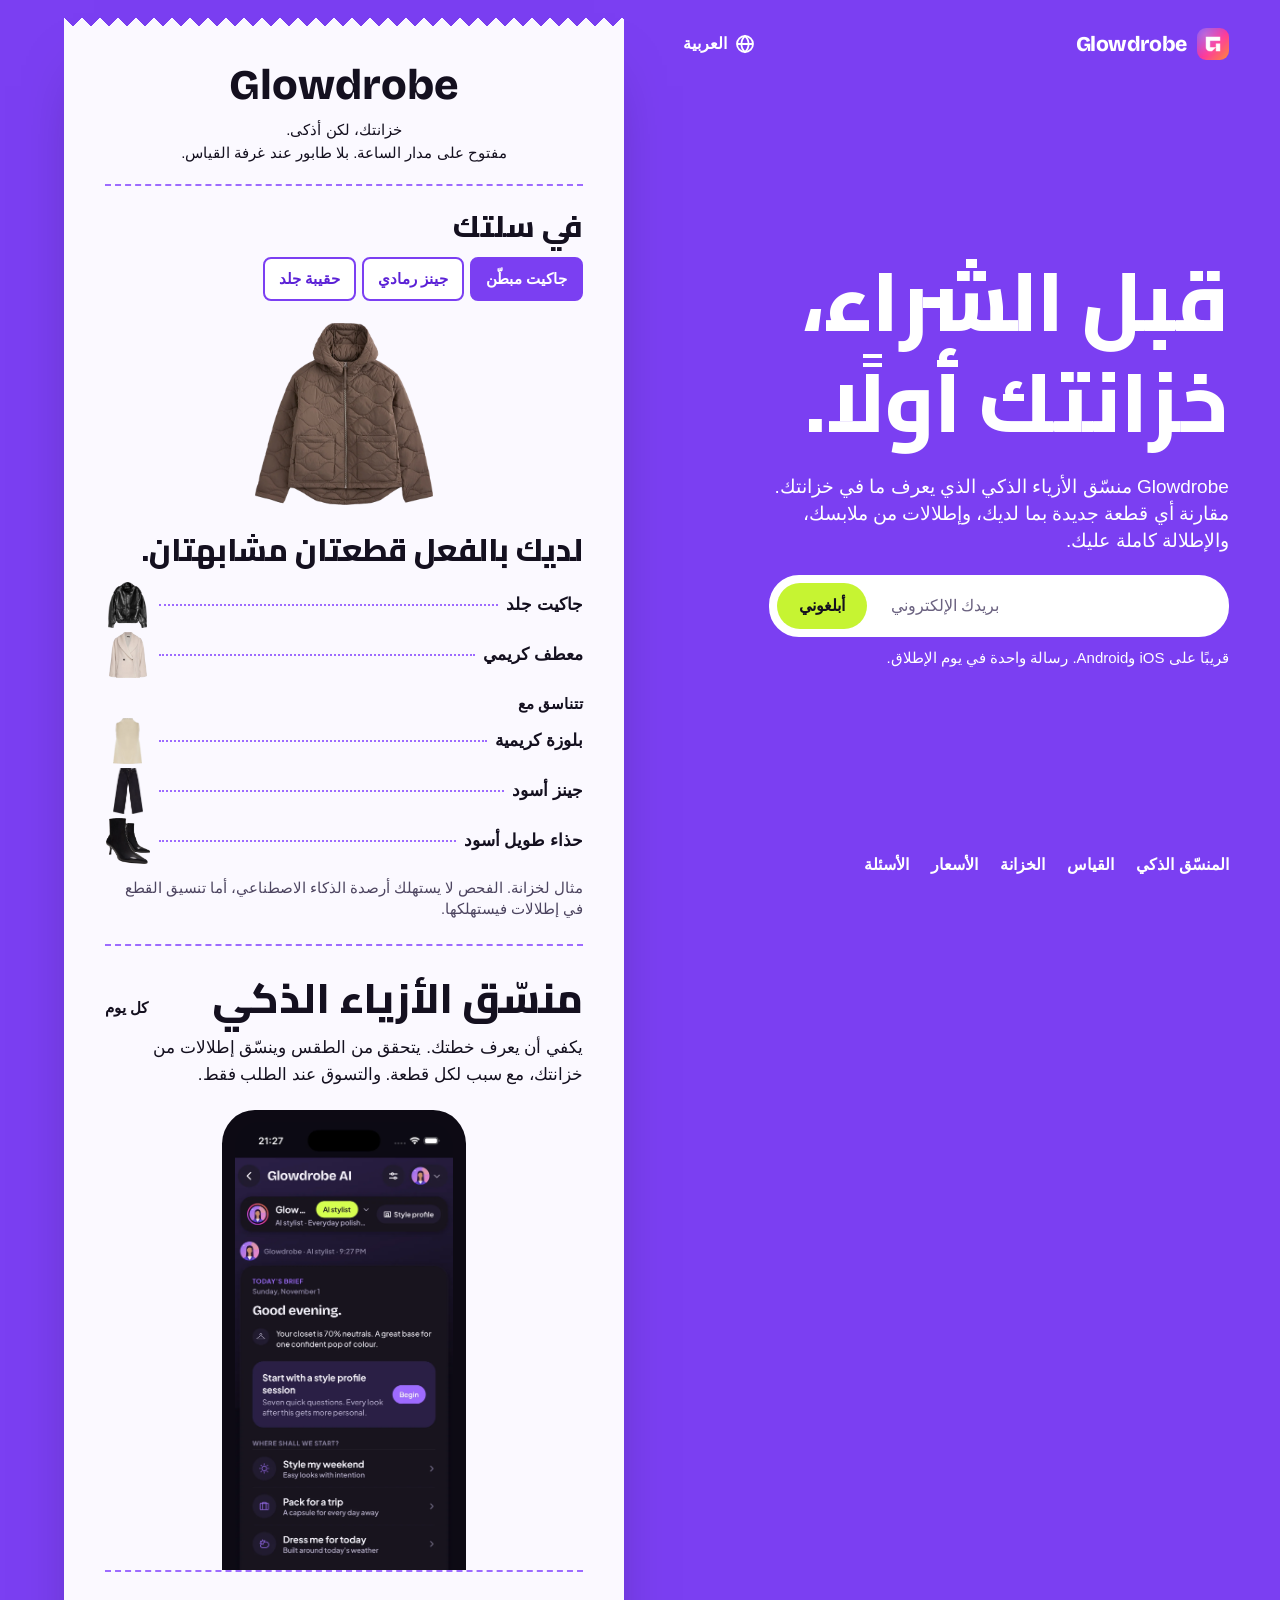
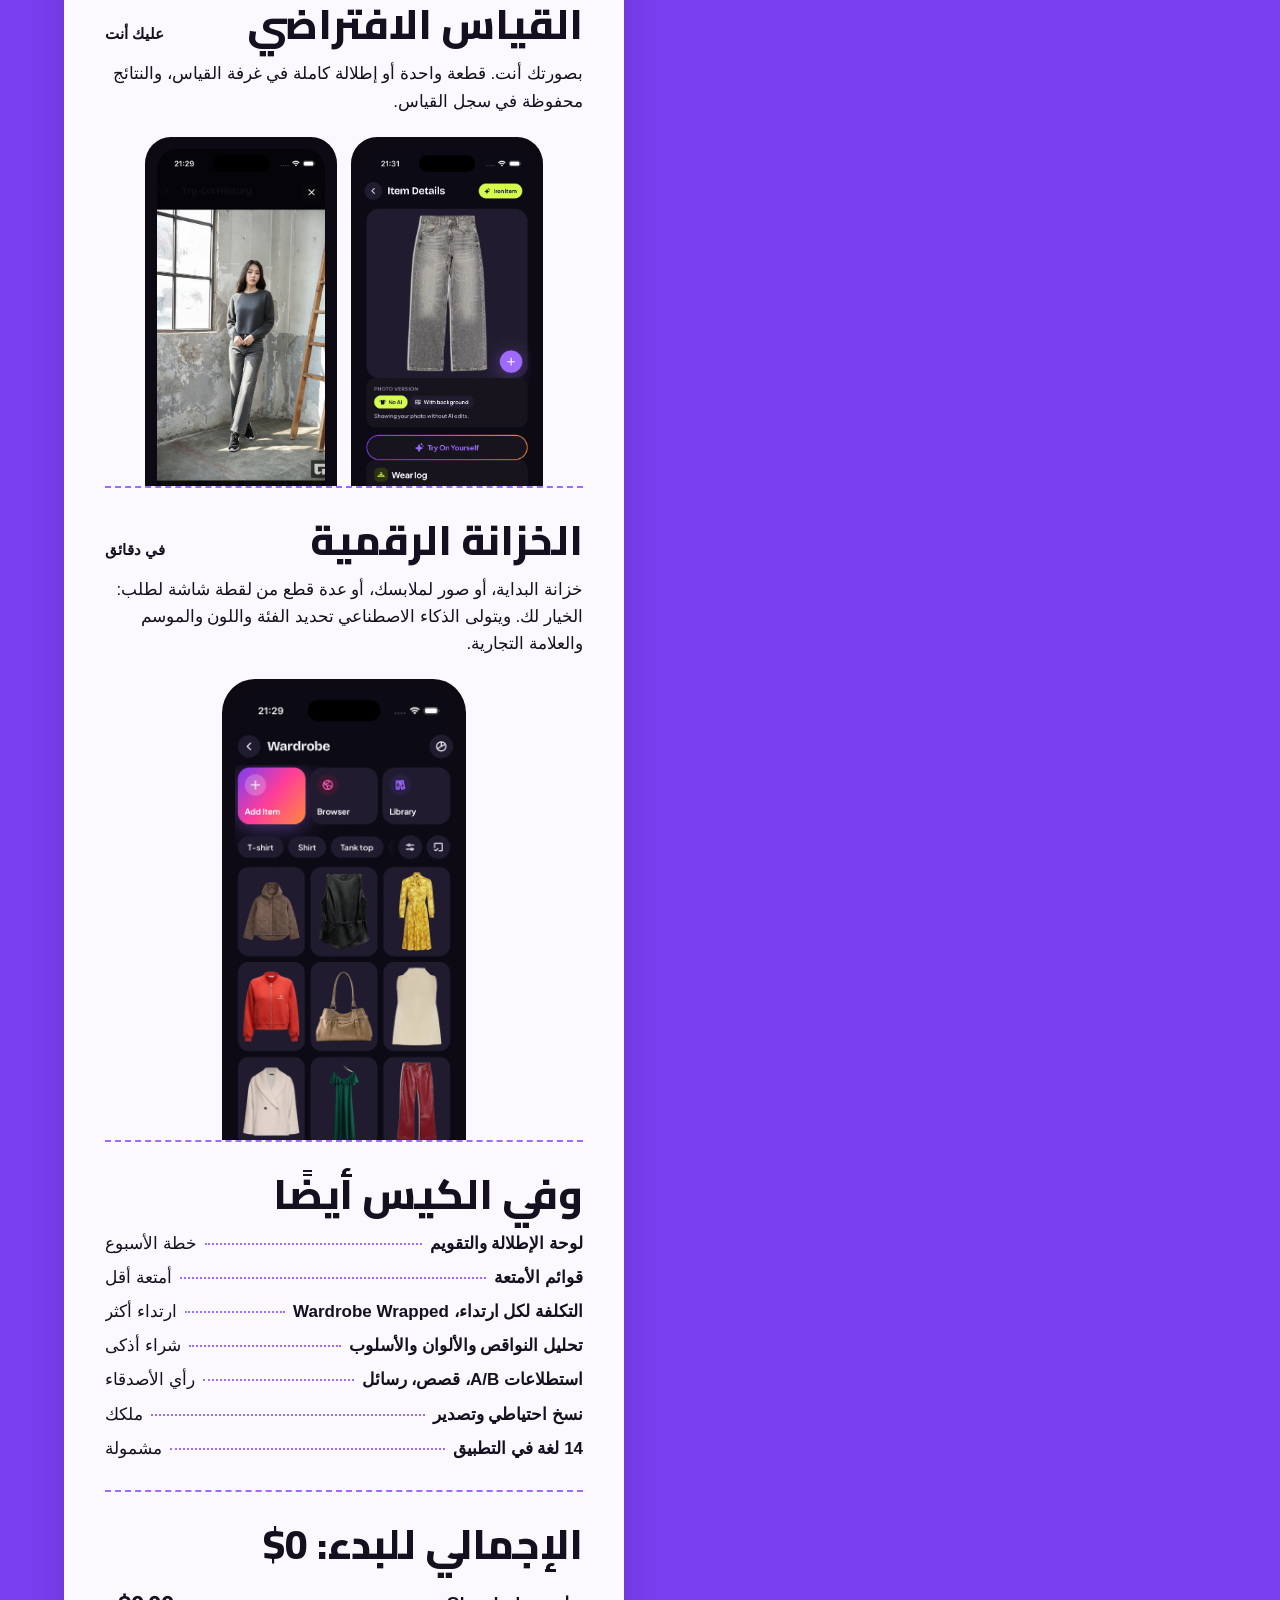
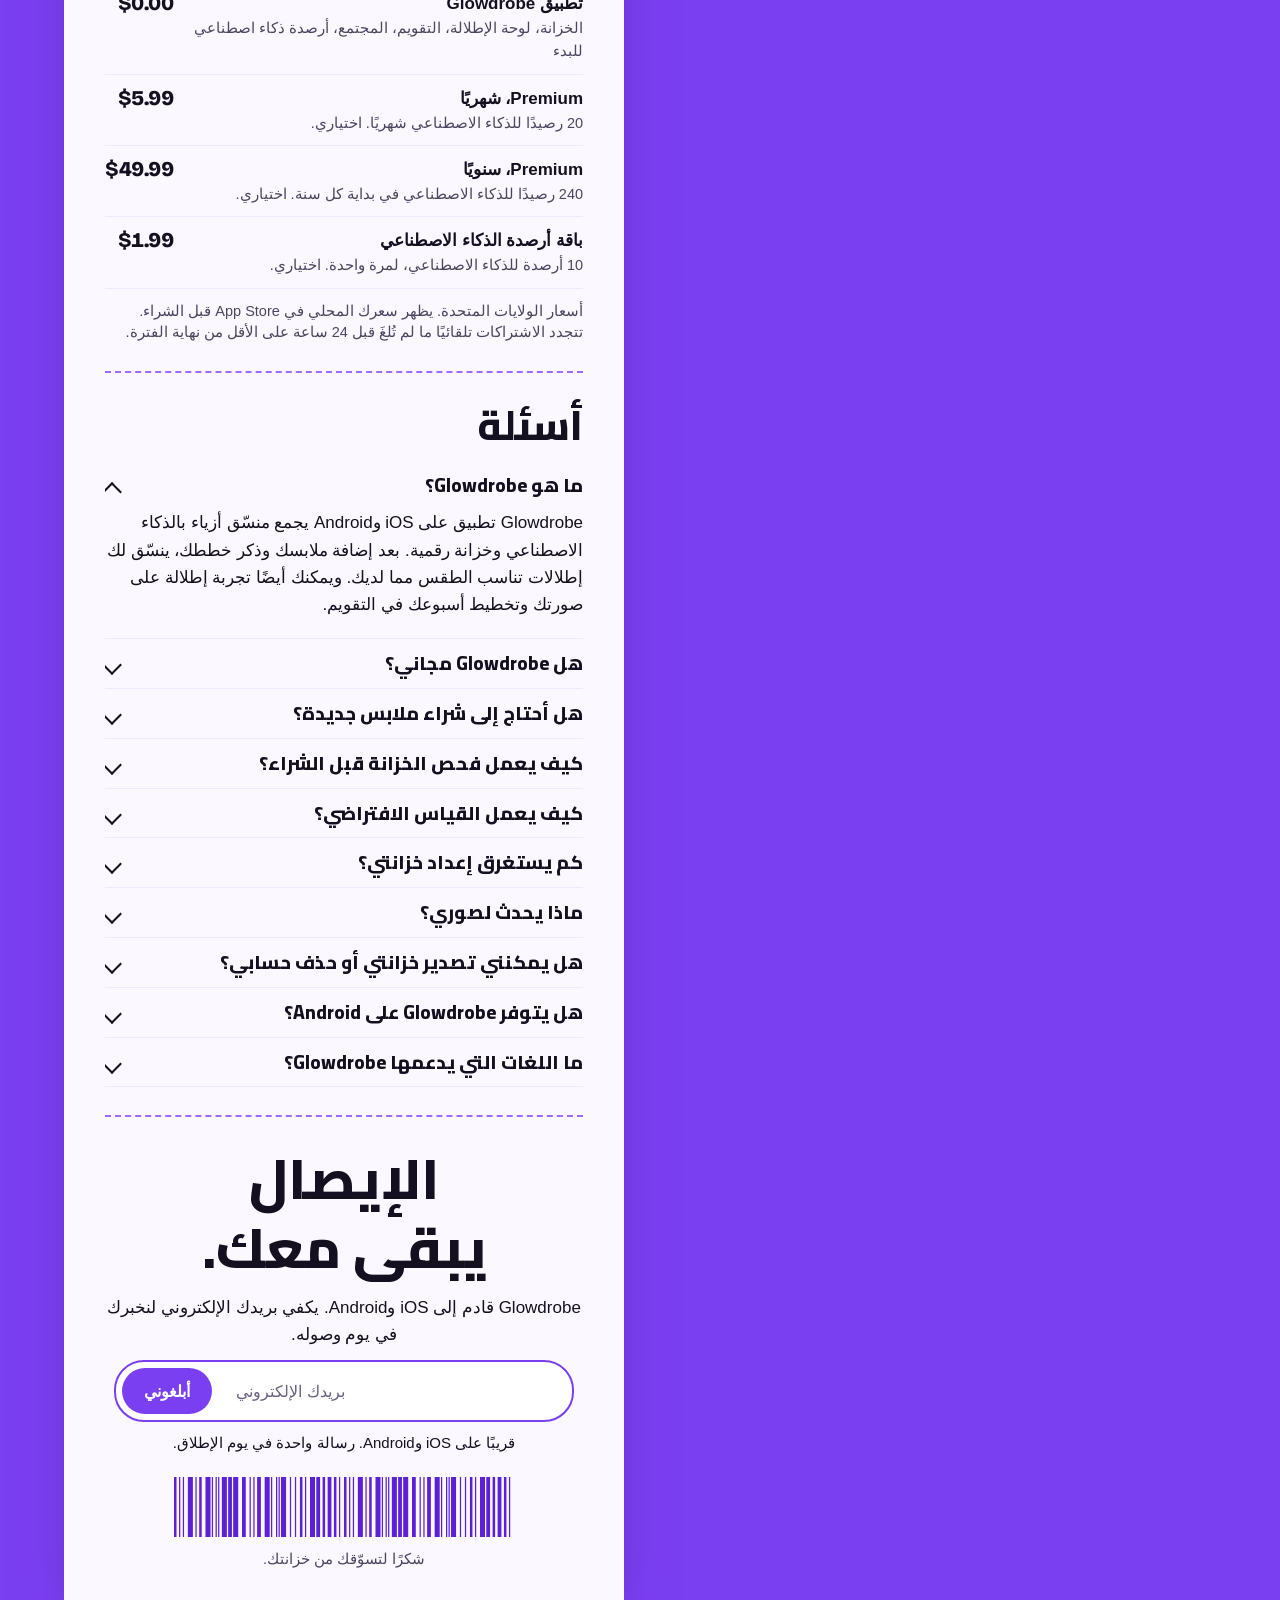
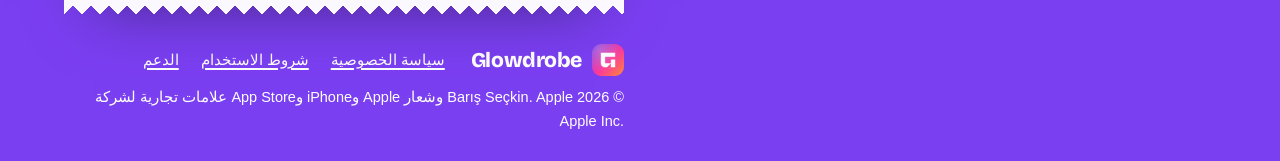
==== commit 79e47d28: "Match the mobile app: violet ground, lilac paper, lime action Co-Authored-By: Claude Opus 5.5 <norep" ====
--- a/ar/index.html
+++ b/ar/index.html
@@ -5,7 +5,7 @@
 <meta name="viewport" content="width=device-width, initial-scale=1, viewport-fit=cover">
 <title>Glowdrobe: تطبيق خزانة الملابس ومنسق أزياء بالذكاء الاصطناعي</title>
 <meta name="description" content="Glowdrobe منسق أزياء بالذكاء الاصطناعي على iOS وAndroid: إطلالات من ملابسك، ومقارنة القطع الجديدة بخزانتك، ومعاينة الإطلالة على صورتك.">
-<meta name="theme-color" content="#FF8A3D">
+<meta name="theme-color" content="#7B3FF2">
 <link rel="canonical" href="https://glowdrobe.ai/ar/">
 <link rel="alternate" hreflang="en" href="https://glowdrobe.ai/">
 <link rel="alternate" hreflang="ar" href="https://glowdrobe.ai/ar/">
--- a/assets/css/site.css
+++ b/assets/css/site.css
@@ -98,7 +98,7 @@
   *, *::before, *::after { animation-duration: .01ms !important; animation-iteration-count: 1 !important; transition-duration: .01ms !important; }
 }
 
-body { background: var(--tangerine); --focus-ring: rgba(20, 16, 31, .28); }
+body { background: var(--violet); color: #fff; --focus-ring: rgba(255, 255, 255, .85); }
 .split { display: grid; grid-template-columns: minmax(0, 1.08fr) minmax(0, 1fr); gap: clamp(20px, 4vw, 72px); padding-inline-end: clamp(20px, 5vw, 88px); }
 .side { position: sticky; top: 0; height: 100svh; min-height: 620px; display: flex; flex-direction: column; justify-content: space-between; padding-block: 22px; padding-inline-start: var(--gutter); }
 .side-mid { display: grid; gap: 20px; }
@@ -118,7 +118,7 @@
 .scan h2 { font-size: 30px; margin-bottom: 12px; }
 .tabs { display: flex; flex-wrap: wrap; gap: 6px; }
 .tabs button { min-height: 44px; padding: 0 14px; border: 2px solid var(--ink); border-radius: 8px; background: #fff; font-weight: 700; font-size: 15px; transition: background .2s, color .2s; }
-.tabs button:hover { background: #FFE7D6; }
+.tabs button:hover { background: var(--lilac-2); }
 .tabs button[aria-selected="true"] { background: var(--ink); color: #fff; }
 .scan-item { position: relative; display: grid; place-items: center; height: clamp(170px, 23vh, 240px); margin-top: 14px; overflow: hidden; background: #FFF1E6; border-radius: 10px; }
 .scan-item img { position: absolute; inset: 6%; width: 88%; height: 88%; object-fit: contain; }
@@ -186,7 +186,7 @@
 .langs summary svg { width: 20px; height: 20px; }
 .langs ul { position: absolute; z-index: 20; top: 100%; inset-inline-end: 0; width: max-content; max-height: 70vh; overflow-y: auto; padding: 8px; background: #fff; color: var(--ink); border: 2px solid var(--ink); border-radius: 12px; columns: 2; column-gap: 8px; }
 .langs a { display: block; padding: 8px 10px; border-radius: 8px; text-decoration: none; break-inside: avoid; }
-.langs a:hover { background: #FFE7D6; }
+.langs a:hover { background: var(--lilac-2); }
 .langs a[aria-current] { font-weight: 700; background: var(--ink); color: #fff; }
 
 /* Scripts the brand faces don't cover use the platform's own type, untracked. */
@@ -321,3 +321,35 @@
 /* The pill is the field: its ring shows focus, so the input inside draws none of its own. */
 .notify input:focus, .notify input:focus-visible { outline: 0; box-shadow: none; }
 .notify-row:focus-within { box-shadow: 0 0 0 3px var(--ink); }
+
+/* App identity: violet ground and actions, lime for the one accent, lilac surfaces. */
+:focus-visible { outline-color: #fff; box-shadow: 0 0 0 3px var(--ink); }
+.paper :focus-visible { outline-color: var(--violet); box-shadow: 0 0 0 3px var(--lilac-2); }
+.paper { color: var(--ink); background: var(--lilac); }
+.paper::before { background: linear-gradient(135deg, transparent 50%, var(--lilac) 50%) 0 0 / 18px 18px repeat-x, linear-gradient(225deg, transparent 50%, var(--lilac) 50%) 0 0 / 18px 18px repeat-x; }
+.paper::after { background: linear-gradient(45deg, transparent 50%, var(--lilac) 50%) 0 100% / 18px 18px repeat-x, linear-gradient(315deg, transparent 50%, var(--lilac) 50%) 0 100% / 18px 18px repeat-x; }
+.langs ul { color: var(--ink); }
+.langs a[aria-current] { background: var(--violet); }
+.side .notify-row { border-color: #fff; }
+.side .notify-row:focus-within { box-shadow: 0 0 0 3px var(--lime); }
+.side .notify input, .paper .notify input { color: var(--ink); }
+.side .notify button { background: var(--lime); color: var(--ink); }
+.side .notify button:hover { background: #D4FF4F; }
+.side .notify-msg[data-state="error"] { background: var(--ink); }
+.paper .notify-row { border-color: var(--violet); }
+.paper .notify-row:focus-within { box-shadow: 0 0 0 3px var(--lilac-2); }
+.paper .notify button { background: var(--violet); }
+.paper .notify button:hover { background: var(--violet-deep); }
+.tabs button { border-color: var(--violet); color: var(--violet-deep); }
+.tabs button[aria-selected="true"] { background: var(--violet); border-color: var(--violet); color: #fff; }
+.line-check { background: var(--violet); }
+.head, .scan, .li { border-bottom-color: var(--violet-bright); }
+.print i, .extras i { border-bottom-color: var(--violet-bright); }
+.barcode { color: var(--violet-deep); }
+.prices th, .prices td, .paper .faq details { border-bottom-color: var(--lilac-2); }
+.paper a { color: var(--violet-deep); }
+.foot, .paper + .foot { color: #fff; }
+.dock a { background: var(--violet); }
+.store { background: var(--ink); color: #fff; }
+.paper .store { color: #fff; }
+::selection { background: var(--lime); color: var(--ink); }
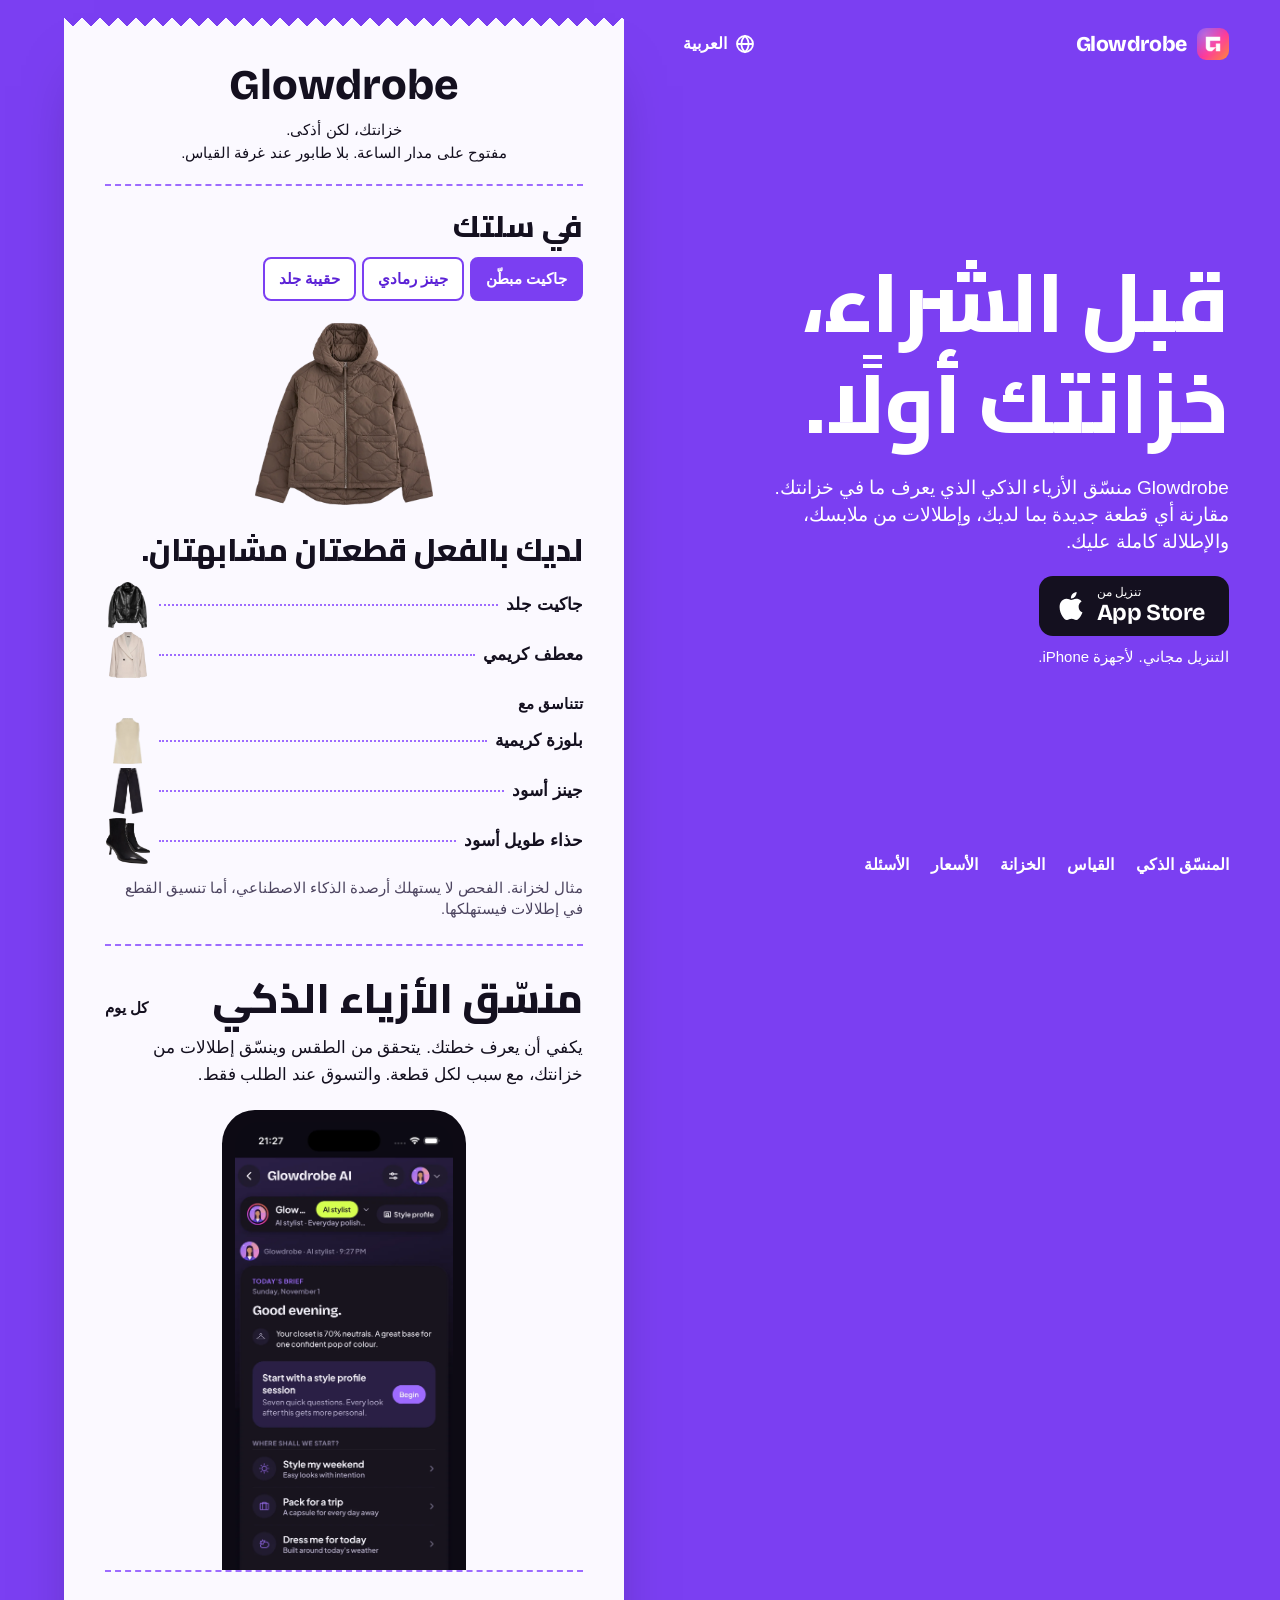
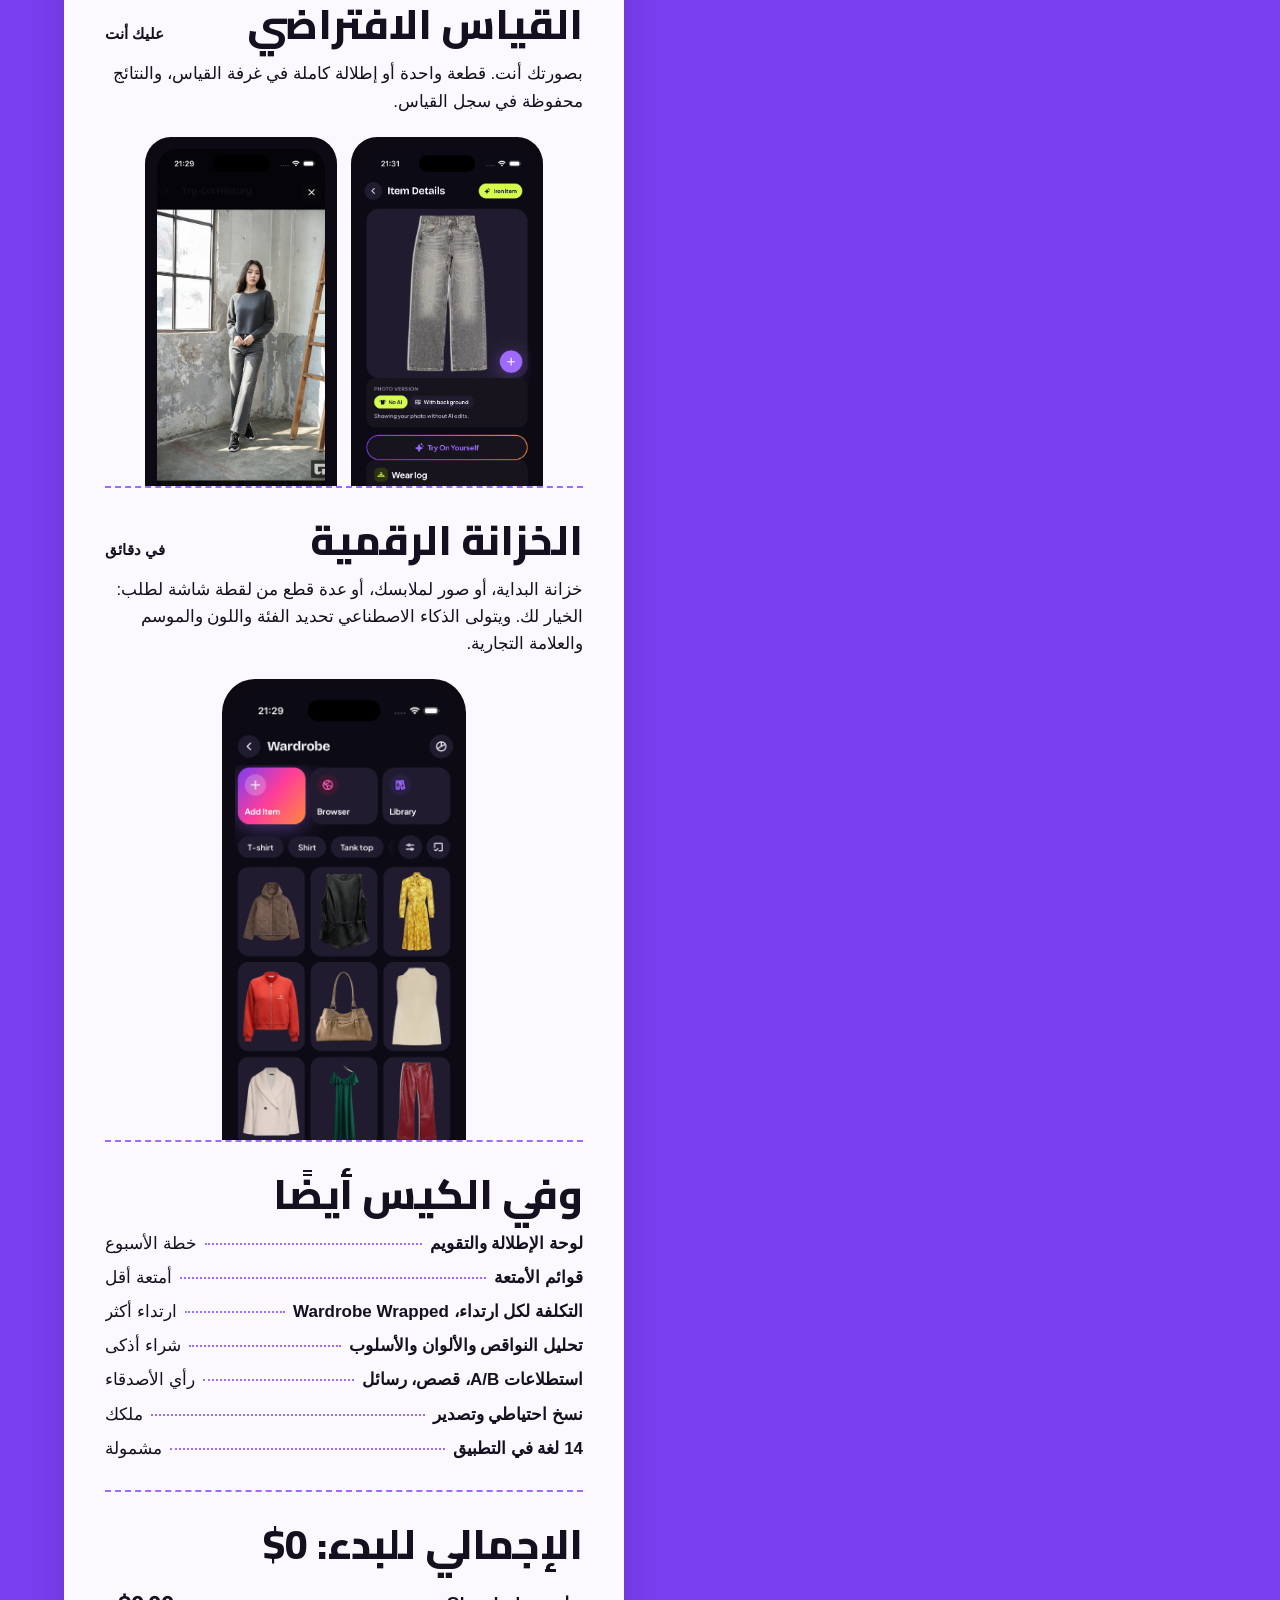
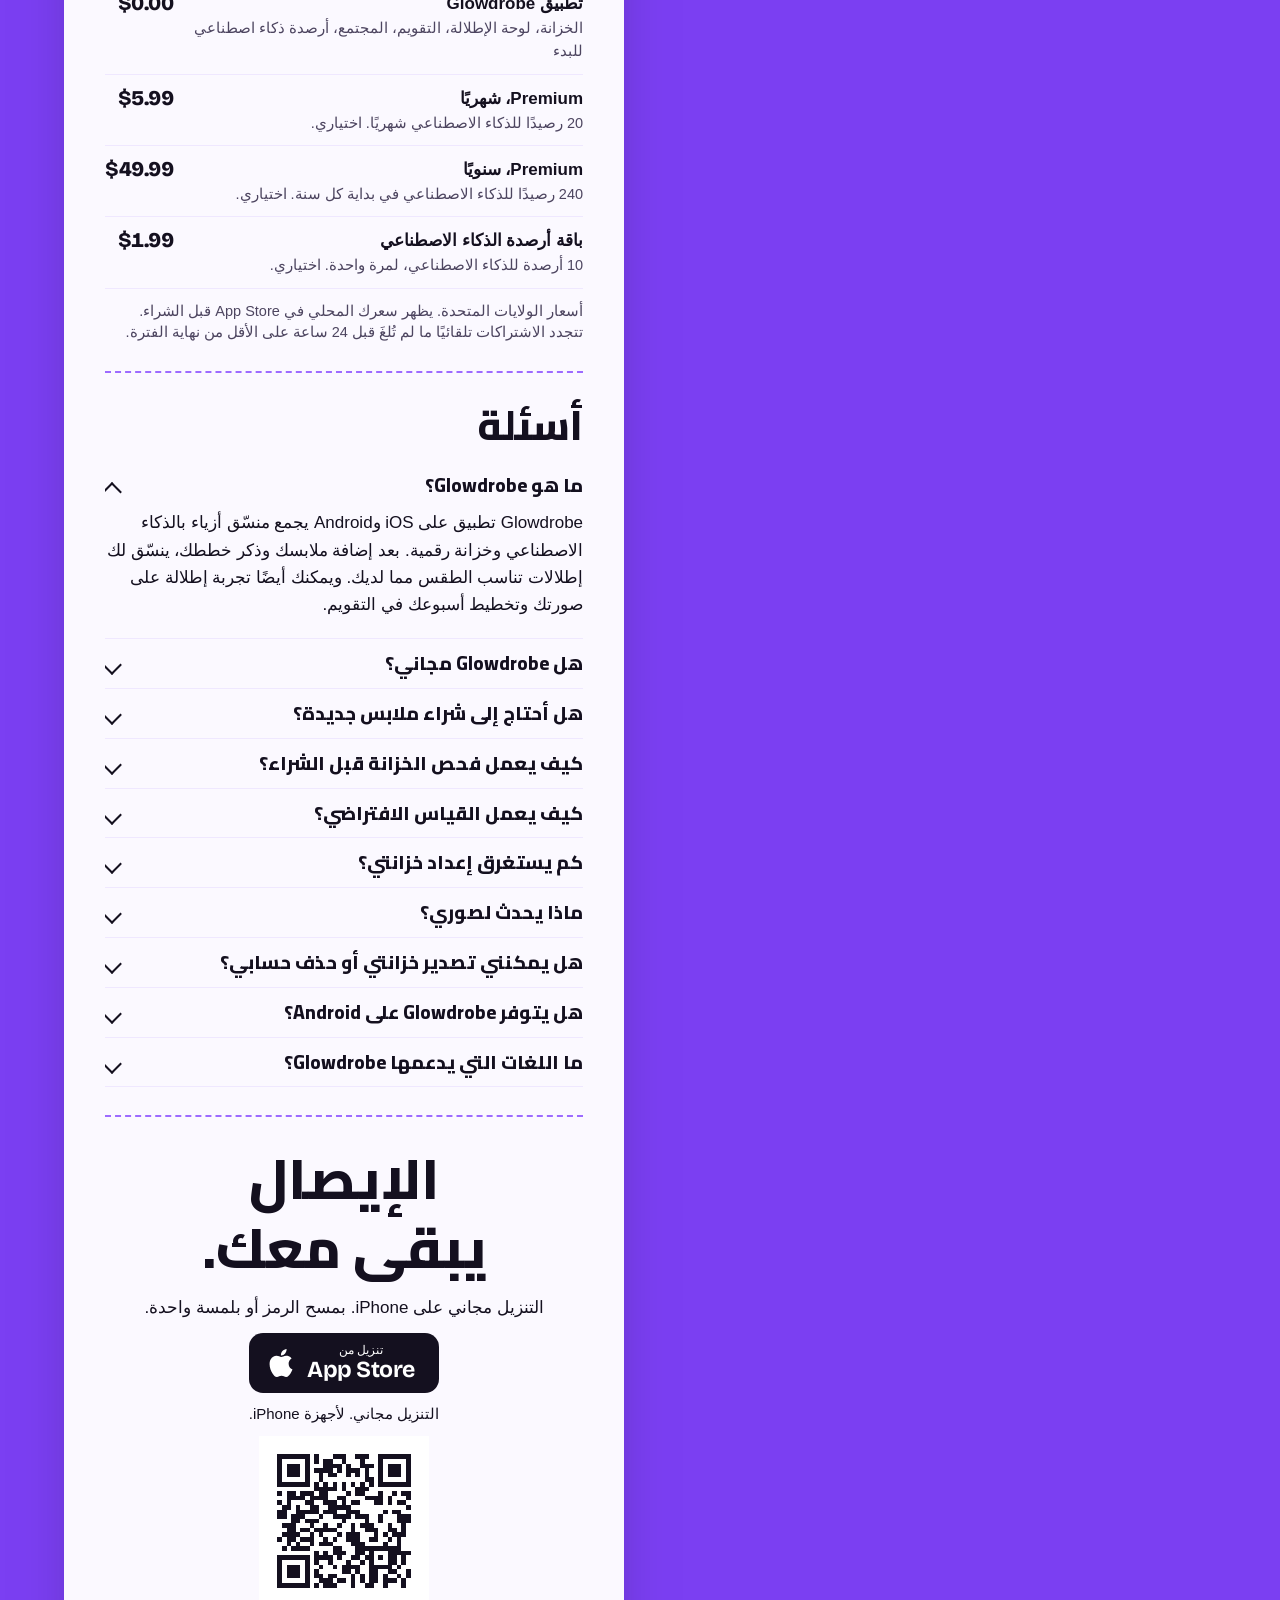
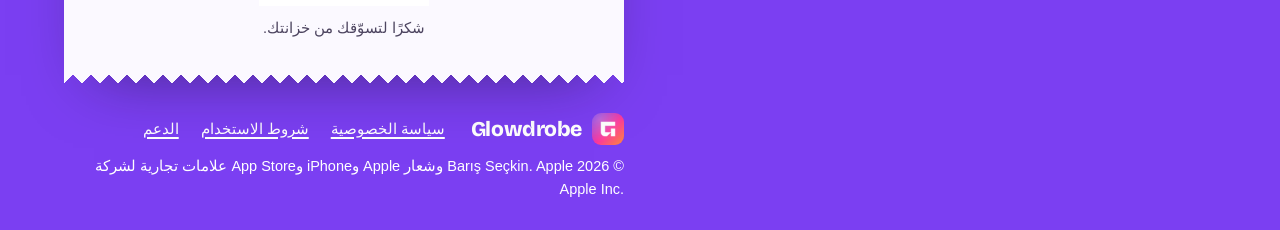
==== commit 81a544ec: "Launch: switch site to live (App Store CTAs, smart banner); pending utm/robots/pixel scaffolding Co-" ====
--- a/ar/index.html
+++ b/ar/index.html
@@ -1,5 +1,5 @@
 <!doctype html>
-<html lang="ar" dir="rtl" data-launch="prelaunch">
+<html lang="ar" dir="rtl" data-launch="live">
 <head>
 <meta charset="utf-8">
 <meta name="viewport" content="width=device-width, initial-scale=1, viewport-fit=cover">
@@ -35,7 +35,7 @@
 <meta name="twitter:title" content="Glowdrobe: تطبيق خزانة الملابس ومنسق أزياء بالذكاء الاصطناعي">
 <meta name="twitter:description" content="Glowdrobe منسق أزياء بالذكاء الاصطناعي على iOS وAndroid: إطلالات من ملابسك، ومقارنة القطع الجديدة بخزانتك، ومعاينة الإطلالة على صورتك.">
 <meta name="twitter:image" content="https://glowdrobe.ai/assets/og-image.jpg">
-
+<meta name="apple-itunes-app" content="app-id=6757796829">
 <link rel="icon" type="image/png" sizes="32x32" href="/assets/icons/icon-32.png">
 <link rel="icon" type="image/png" sizes="192x192" href="/assets/icons/icon-192.png">
 <link rel="apple-touch-icon" href="/assets/icons/icon-180.png">
@@ -45,7 +45,8 @@
 <script src="/assets/js/config.js"></script>
 <link rel="stylesheet" href="/assets/css/site.css">
 <script src="/assets/js/site.js" defer></script>
-<script type="application/ld+json">[{"@context": "https://schema.org", "@type": "MobileApplication", "name": "Glowdrobe", "alternateName": "Glowdrobe: Wardrobe Planner", "operatingSystem": "iOS, Android", "applicationCategory": "LifestyleApplication", "description": "Glowdrobe منسق أزياء بالذكاء الاصطناعي على iOS وAndroid: إطلالات من ملابسك، ومقارنة القطع الجديدة بخزانتك، ومعاينة الإطلالة على صورتك.", "url": "https://glowdrobe.ai/ar/", "image": "https://glowdrobe.ai/assets/icons/icon-512.png", "inLanguage": "ar", "offers": {"@type": "Offer", "price": "0", "priceCurrency": "USD"}, "author": {"@type": "Person", "name": "Barış Seçkin"}}, {"@context": "https://schema.org", "@type": "FAQPage", "inLanguage": "ar", "mainEntity": [{"@type": "Question", "name": "ما هو Glowdrobe؟", "acceptedAnswer": {"@type": "Answer", "text": "Glowdrobe تطبيق على iOS وAndroid يجمع منسّق أزياء بالذكاء الاصطناعي وخزانة رقمية. بعد إضافة ملابسك وذكر خططك، ينسّق لك إطلالات تناسب الطقس مما لديك. ويمكنك أيضًا تجربة إطلالة على صورتك وتخطيط أسبوعك في التقويم."}}, {"@type": "Question", "name": "هل Glowdrobe مجاني؟", "acceptedAnswer": {"@type": "Answer", "text": "التنزيل مجاني. أما ميزات الذكاء الاصطناعي، مثل اقتراحات الإطلالات والقياس الافتراضي، فتستهلك أرصدة الذكاء الاصطناعي. ويمكنك شراء باقة لمرة واحدة من 10 أرصدة أو الاشتراك في Premium."}}, {"@type": "Question", "name": "هل أحتاج إلى شراء ملابس جديدة؟", "acceptedAnswer": {"@type": "Answer", "text": "لا. الإطلالات تُنسَّق من خزانتك، واقتراحات التسوق لا تظهر إلا عند طلبها."}}, {"@type": "Question", "name": "كيف يعمل فحص الخزانة قبل الشراء؟", "acceptedAnswer": {"@type": "Answer", "text": "يمكنك إضافة منتج من المتصفح أو من لقطة شاشة أو من مكتبة الصور. يقارنه Glowdrobe بخزانتك ويخبرك إن كان لديك ما يشبهه. والفحص نفسه لا يستهلك أرصدة الذكاء الاصطناعي."}}, {"@type": "Question", "name": "كيف يعمل القياس الافتراضي؟", "acceptedAnswer": {"@type": "Answer", "text": "بعد رفع صورة لك واختيار قطعة أو إطلالة كاملة، يُنشئ Glowdrobe معاينة للإطلالة عليك. وتُحفظ النتائج في سجل القياس."}}, {"@type": "Question", "name": "كم يستغرق إعداد خزانتي؟", "acceptedAnswer": {"@type": "Answer", "text": "دقائق، لا عطلة نهاية أسبوع كاملة. يمكنك البدء بخزانة البداية أو تصوير ملابسك أو استيراد عدة قطع من لقطة شاشة لطلب واحد. والذكاء الاصطناعي يحدد تفاصيل كل قطعة نيابةً عنك."}}, {"@type": "Question", "name": "ماذا يحدث لصوري؟", "acceptedAnswer": {"@type": "Answer", "text": "تُعالَج الصور لتقديم الميزة التي طلبتها، مثل وسم قطعة أو إنشاء نتيجة قياس. التفاصيل كاملة في سياسة الخصوصية."}}, {"@type": "Question", "name": "هل يمكنني تصدير خزانتي أو حذف حسابي؟", "acceptedAnswer": {"@type": "Answer", "text": "نعم، كلاهما. يمكنك نسخ بياناتك احتياطيًا وتصديرها، ويمكنك حذف حسابك من داخل التطبيق مباشرة."}}, {"@type": "Question", "name": "هل يتوفر Glowdrobe على Android؟", "acceptedAnswer": {"@type": "Answer", "text": "نعم، قريبًا جدًا. سيتوفر Glowdrobe على iOS وAndroid."}}, {"@type": "Question", "name": "ما اللغات التي يدعمها Glowdrobe؟", "acceptedAnswer": {"@type": "Answer", "text": "التطبيق متاح بـ14 لغة: الإسبانية والألمانية والإنجليزية والإندونيسية والإيطالية والبرتغالية والبولندية والتركية والروسية والعربية والفرنسية والكورية والهولندية واليابانية."}}]}]</script>
+<script src="/assets/js/pixels.js" defer></script>
+<script type="application/ld+json">[{"@context": "https://schema.org", "@type": "MobileApplication", "name": "Glowdrobe", "alternateName": "Glowdrobe: Wardrobe Planner", "operatingSystem": "iOS, Android", "applicationCategory": "LifestyleApplication", "description": "Glowdrobe منسق أزياء بالذكاء الاصطناعي على iOS وAndroid: إطلالات من ملابسك، ومقارنة القطع الجديدة بخزانتك، ومعاينة الإطلالة على صورتك.", "url": "https://glowdrobe.ai/ar/", "image": "https://glowdrobe.ai/assets/icons/icon-512.png", "inLanguage": "ar", "offers": {"@type": "Offer", "price": "0", "priceCurrency": "USD"}, "author": {"@type": "Person", "name": "Barış Seçkin"}, "downloadUrl": "https://apps.apple.com/app/id6757796829", "installUrl": "https://apps.apple.com/app/id6757796829"}, {"@context": "https://schema.org", "@type": "FAQPage", "inLanguage": "ar", "mainEntity": [{"@type": "Question", "name": "ما هو Glowdrobe؟", "acceptedAnswer": {"@type": "Answer", "text": "Glowdrobe تطبيق على iOS وAndroid يجمع منسّق أزياء بالذكاء الاصطناعي وخزانة رقمية. بعد إضافة ملابسك وذكر خططك، ينسّق لك إطلالات تناسب الطقس مما لديك. ويمكنك أيضًا تجربة إطلالة على صورتك وتخطيط أسبوعك في التقويم."}}, {"@type": "Question", "name": "هل Glowdrobe مجاني؟", "acceptedAnswer": {"@type": "Answer", "text": "التنزيل مجاني. أما ميزات الذكاء الاصطناعي، مثل اقتراحات الإطلالات والقياس الافتراضي، فتستهلك أرصدة الذكاء الاصطناعي. ويمكنك شراء باقة لمرة واحدة من 10 أرصدة أو الاشتراك في Premium."}}, {"@type": "Question", "name": "هل أحتاج إلى شراء ملابس جديدة؟", "acceptedAnswer": {"@type": "Answer", "text": "لا. الإطلالات تُنسَّق من خزانتك، واقتراحات التسوق لا تظهر إلا عند طلبها."}}, {"@type": "Question", "name": "كيف يعمل فحص الخزانة قبل الشراء؟", "acceptedAnswer": {"@type": "Answer", "text": "يمكنك إضافة منتج من المتصفح أو من لقطة شاشة أو من مكتبة الصور. يقارنه Glowdrobe بخزانتك ويخبرك إن كان لديك ما يشبهه. والفحص نفسه لا يستهلك أرصدة الذكاء الاصطناعي."}}, {"@type": "Question", "name": "كيف يعمل القياس الافتراضي؟", "acceptedAnswer": {"@type": "Answer", "text": "بعد رفع صورة لك واختيار قطعة أو إطلالة كاملة، يُنشئ Glowdrobe معاينة للإطلالة عليك. وتُحفظ النتائج في سجل القياس."}}, {"@type": "Question", "name": "كم يستغرق إعداد خزانتي؟", "acceptedAnswer": {"@type": "Answer", "text": "دقائق، لا عطلة نهاية أسبوع كاملة. يمكنك البدء بخزانة البداية أو تصوير ملابسك أو استيراد عدة قطع من لقطة شاشة لطلب واحد. والذكاء الاصطناعي يحدد تفاصيل كل قطعة نيابةً عنك."}}, {"@type": "Question", "name": "ماذا يحدث لصوري؟", "acceptedAnswer": {"@type": "Answer", "text": "تُعالَج الصور لتقديم الميزة التي طلبتها، مثل وسم قطعة أو إنشاء نتيجة قياس. التفاصيل كاملة في سياسة الخصوصية."}}, {"@type": "Question", "name": "هل يمكنني تصدير خزانتي أو حذف حسابي؟", "acceptedAnswer": {"@type": "Answer", "text": "نعم، كلاهما. يمكنك نسخ بياناتك احتياطيًا وتصديرها، ويمكنك حذف حسابك من داخل التطبيق مباشرة."}}, {"@type": "Question", "name": "هل يتوفر Glowdrobe على Android؟", "acceptedAnswer": {"@type": "Answer", "text": "نعم، قريبًا جدًا. سيتوفر Glowdrobe على iOS وAndroid."}}, {"@type": "Question", "name": "ما اللغات التي يدعمها Glowdrobe؟", "acceptedAnswer": {"@type": "Answer", "text": "التطبيق متاح بـ14 لغة: الإسبانية والألمانية والإنجليزية والإندونيسية والإيطالية والبرتغالية والبولندية والتركية والروسية والعربية والفرنسية والكورية والهولندية واليابانية."}}]}]</script>
 
 </head>
 <body id="top">
@@ -199,6 +200,6 @@
   </div>
 </div>
 <div class="dock"><a href="#close" data-when="prelaunch">أبلغوني عند الإطلاق</a><a data-when="live" data-store-link href="#" rel="noopener">التنزيل من App Store</a></div>
-<script id="gd-i18n" type="application/json">{"in_cart_suffix": "في السلة", "similar_two": "لديك بالفعل قطعتان مشابهتان.", "similar_none": "لا يوجد في خزانتك ما يشبه هذه القطعة بعد، ستكون إضافة جديدة.", "p_plaid": "جاكيت مبطّن", "p_jeans": "جينز رمادي", "p_hoodie": "حقيبة جلد", "i_leather": "جاكيت جلد", "i_shirt": "معطف كريمي", "i_tee": "بلوزة كريمية", "i_navy": "جينز أسود", "i_boots": "حذاء طويل أسود", "i_light": "جينز فاتح", "i_henley": "بلوزة سوداء", "i_sneakers": "حذاء لوفر عنابي", "i_bag": "حقيبة جلد", "err_email": "هذا البريد لا يبدو صحيحًا. يُرجى التحقق منه والمحاولة مرة أخرى.", "mail_subject": "قائمة إطلاق Glowdrobe", "mail_body": "أبلغوني عند إطلاق Glowdrobe:", "mail_opened": "إذا فُتح تطبيق البريد، فاضغط على إرسال لتنضم إلى القائمة. وإن لم يُفتح، راسلنا على contact@glowdrobe.ai.", "adding": "جارٍ إضافتك...", "added": "تمت إضافتك إلى القائمة. سنراسلك في يوم الإطلاق.", "err_send": "لم يتم الإرسال. يُرجى المحاولة بعد قليل."}</script>
+<script id="gd-i18n" type="application/json">{"in_cart_suffix": "في السلة", "similar_two": "لديك بالفعل قطعتان مشابهتان.", "similar_none": "لا يوجد في خزانتك ما يشبه هذه القطعة بعد، ستكون إضافة جديدة.", "p_plaid": "جاكيت مبطّن", "p_jeans": "جينز رمادي", "p_hoodie": "حقيبة جلد", "i_leather": "جاكيت جلد", "i_shirt": "معطف كريمي", "i_tee": "بلوزة كريمية", "i_navy": "جينز أسود", "i_boots": "حذاء طويل أسود", "i_light": "جينز فاتح", "i_henley": "بلوزة سوداء", "i_sneakers": "حذاء لوفر عنابي", "i_bag": "حقيبة جلد", "err_email": "هذا البريد لا يبدو صحيحًا. يُرجى التحقق منه والمحاولة مرة أخرى.", "mail_subject": "قائمة إطلاق Glowdrobe", "mail_body": "أبلغوني عند إطلاق Glowdrobe:", "mail_opened": "إذا فُتح تطبيق البريد، فاضغط على إرسال لتنضم إلى القائمة. وإن لم يُفتح، راسلنا على contact@glowdrobe.ai.", "adding": "جارٍ إضافتك...", "added": "تمت إضافتك إلى القائمة. سنراسلك في يوم الإطلاق.", "err_send": "لم يتم الإرسال. يُرجى المحاولة بعد قليل.", "consent_text": "نود استخدام ملفات تعريف الارتباط من Meta وTikTok لقياس إعلاناتنا. القرار لك.", "consent_accept": "قبول", "consent_decline": "لا، شكرًا", "consent_policy": "الخصوصية"}</script>
 </body>
 </html>
--- a/assets/css/site.css
+++ b/assets/css/site.css
@@ -353,3 +353,11 @@
 .store { background: var(--ink); color: #fff; }
 .paper .store { color: #fff; }
 ::selection { background: var(--lime); color: var(--ink); }
+
+/* Ad cookie choice. Only shown when a pixel id is set in _src/site.json. Sits above the phone dock. */
+.consent { position: fixed; z-index: 60; inset-inline: 12px; bottom: max(12px, env(safe-area-inset-bottom)); max-width: 460px; margin-inline-start: auto; padding: 14px 16px; background: #fff; color: var(--ink); border: 2px solid var(--ink); border-radius: 12px; font-size: 14.5px; line-height: 1.4; }
+.consent p { margin: 0 0 10px; }
+.consent a { color: var(--violet-deep); text-decoration: underline; }
+.consent div { display: flex; gap: 8px; }
+.consent button { flex: 1; min-height: 44px; padding: 0 12px; border: 2px solid var(--ink); border-radius: 999px; background: #fff; color: var(--ink); font: inherit; font-weight: 700; cursor: pointer; }
+.consent button[data-c="yes"] { background: var(--ink); color: #fff; }
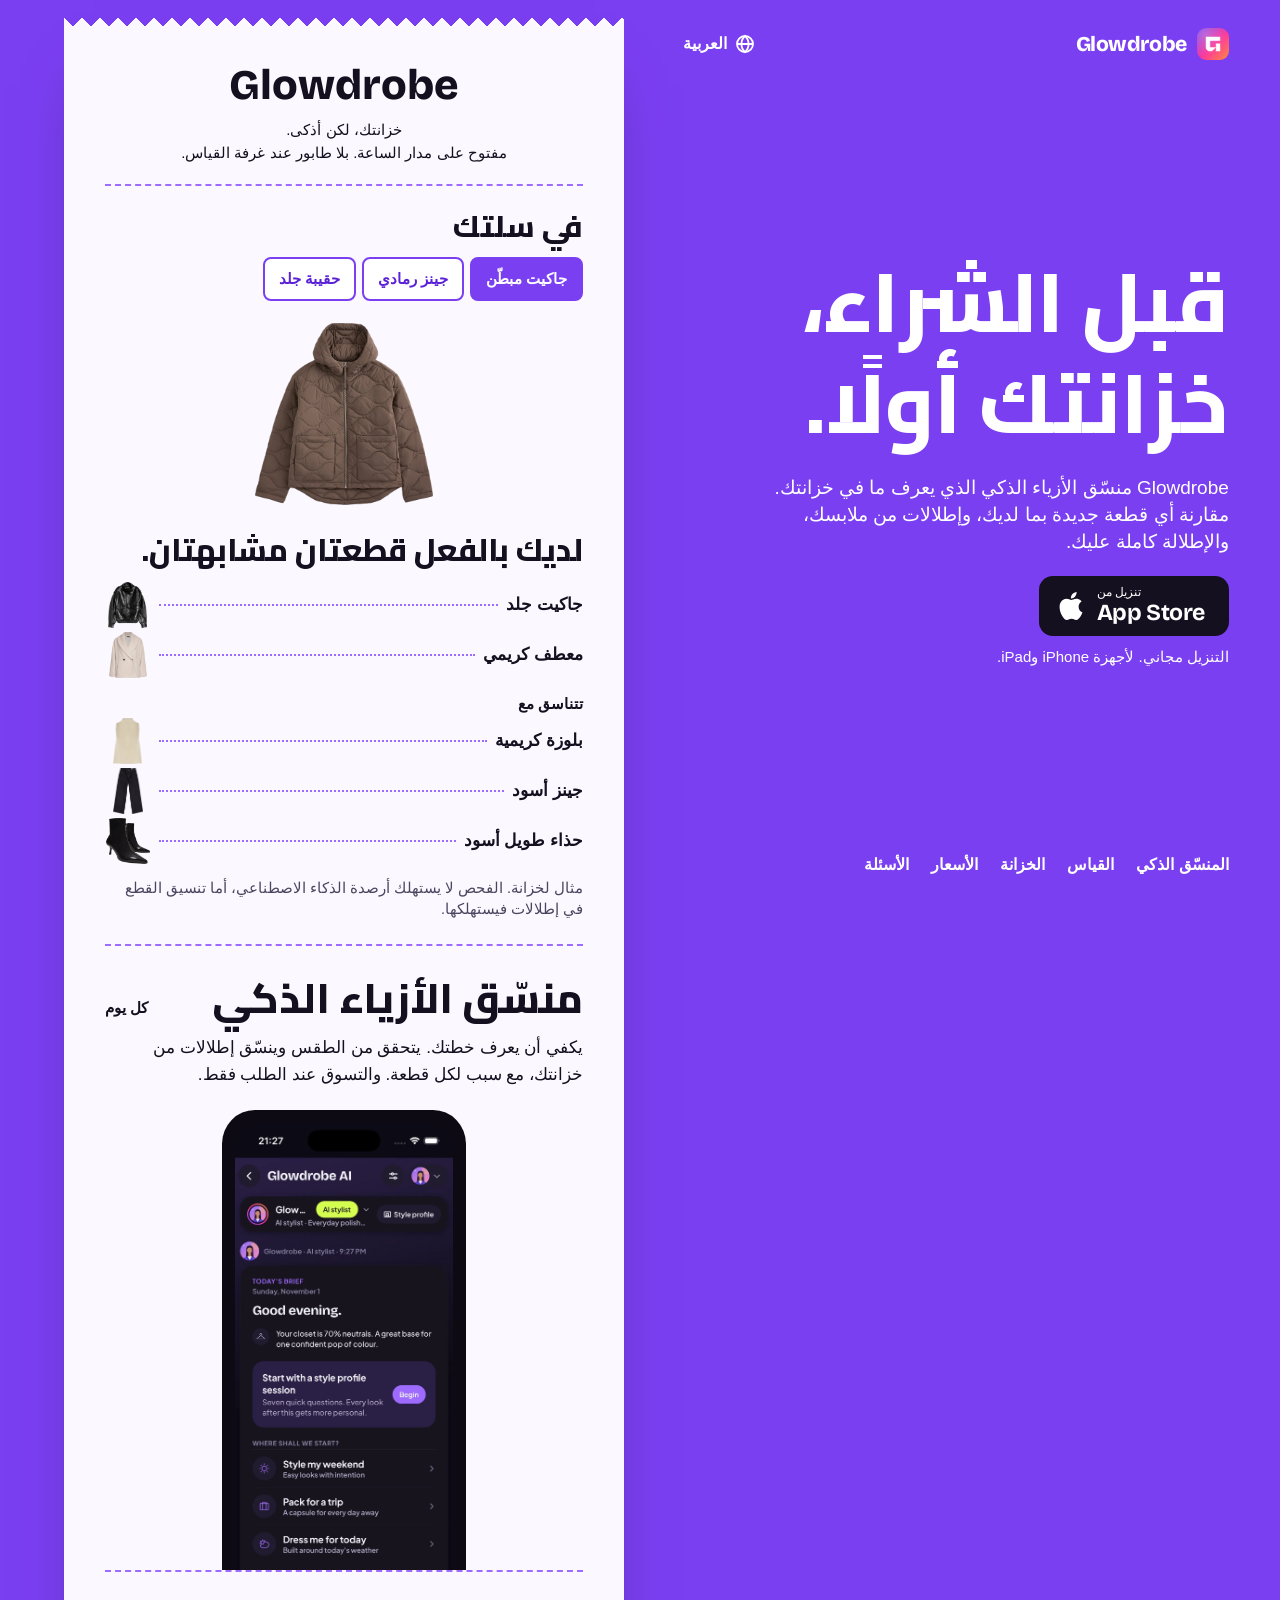
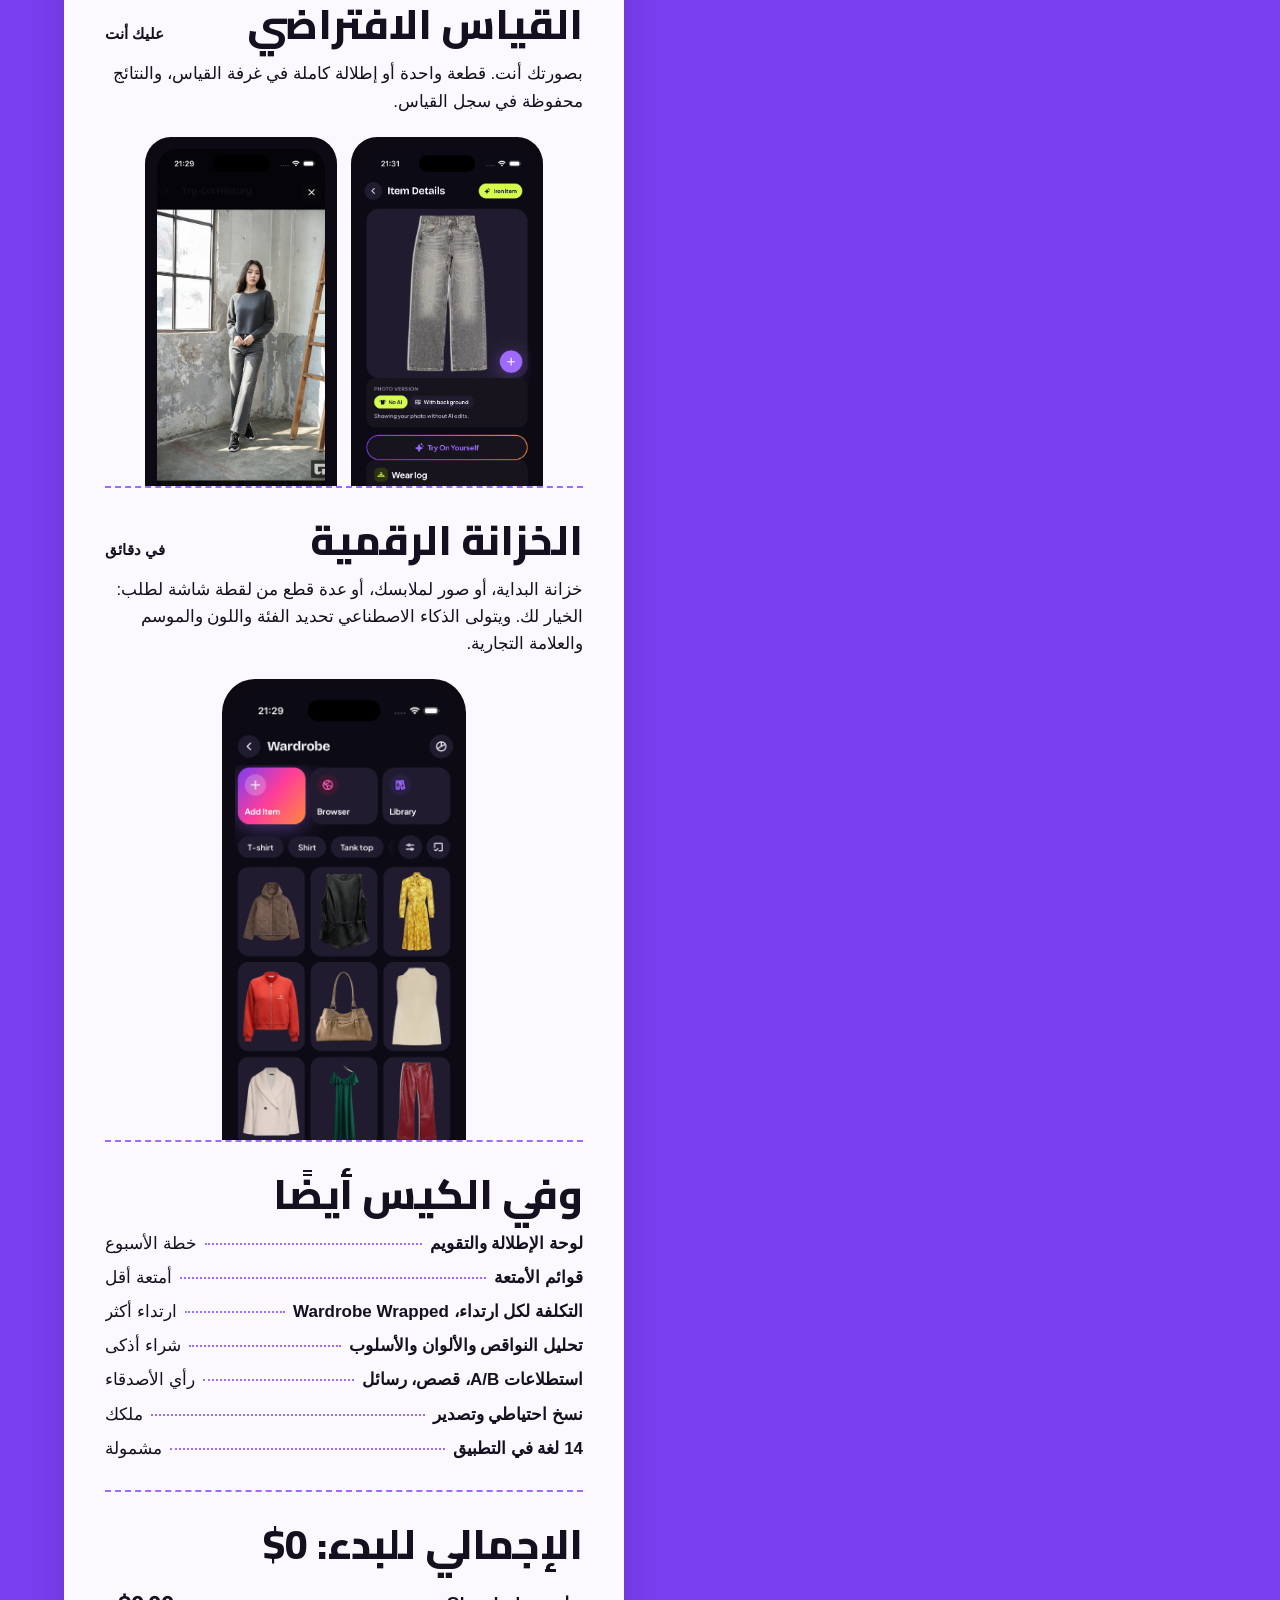
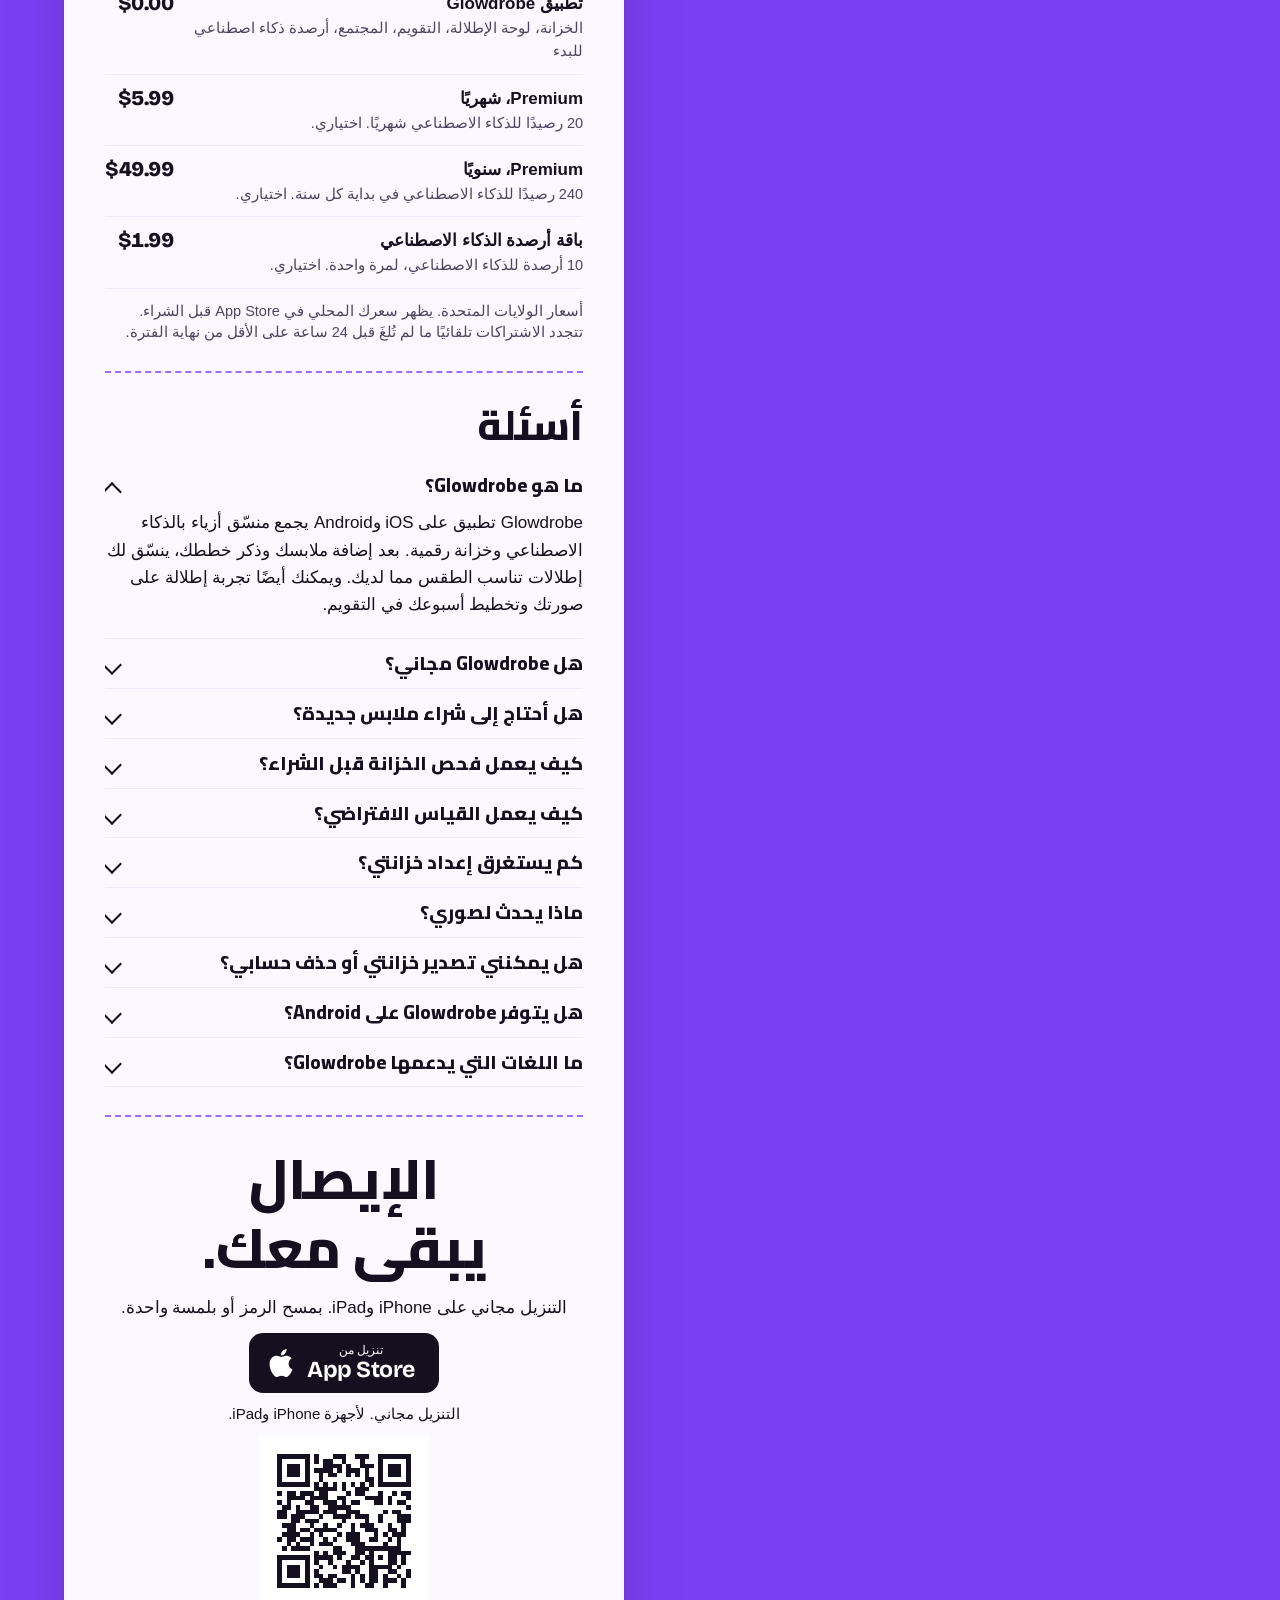
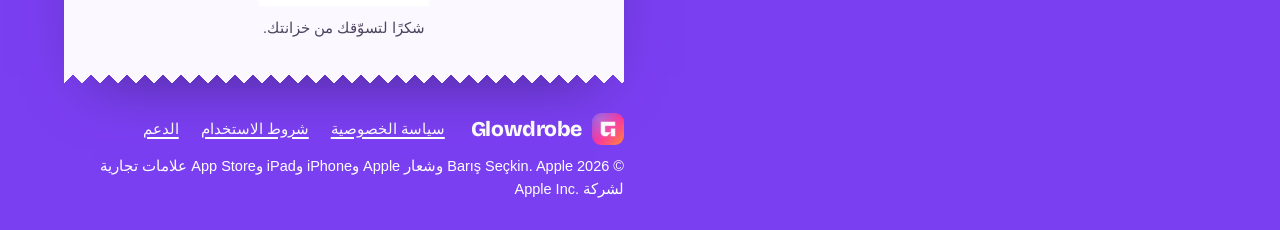
==== commit 16d30496: "Site: iPhone and iPad (not iPhone only); JSON-LD iOS/iPadOS with the App Store name Co-Authored-By: " ====
--- a/ar/index.html
+++ b/ar/index.html
@@ -46,7 +46,7 @@
 <link rel="stylesheet" href="/assets/css/site.css">
 <script src="/assets/js/site.js" defer></script>
 <script src="/assets/js/pixels.js" defer></script>
-<script type="application/ld+json">[{"@context": "https://schema.org", "@type": "MobileApplication", "name": "Glowdrobe", "alternateName": "Glowdrobe: Wardrobe Planner", "operatingSystem": "iOS, Android", "applicationCategory": "LifestyleApplication", "description": "Glowdrobe منسق أزياء بالذكاء الاصطناعي على iOS وAndroid: إطلالات من ملابسك، ومقارنة القطع الجديدة بخزانتك، ومعاينة الإطلالة على صورتك.", "url": "https://glowdrobe.ai/ar/", "image": "https://glowdrobe.ai/assets/icons/icon-512.png", "inLanguage": "ar", "offers": {"@type": "Offer", "price": "0", "priceCurrency": "USD"}, "author": {"@type": "Person", "name": "Barış Seçkin"}, "downloadUrl": "https://apps.apple.com/app/id6757796829", "installUrl": "https://apps.apple.com/app/id6757796829"}, {"@context": "https://schema.org", "@type": "FAQPage", "inLanguage": "ar", "mainEntity": [{"@type": "Question", "name": "ما هو Glowdrobe؟", "acceptedAnswer": {"@type": "Answer", "text": "Glowdrobe تطبيق على iOS وAndroid يجمع منسّق أزياء بالذكاء الاصطناعي وخزانة رقمية. بعد إضافة ملابسك وذكر خططك، ينسّق لك إطلالات تناسب الطقس مما لديك. ويمكنك أيضًا تجربة إطلالة على صورتك وتخطيط أسبوعك في التقويم."}}, {"@type": "Question", "name": "هل Glowdrobe مجاني؟", "acceptedAnswer": {"@type": "Answer", "text": "التنزيل مجاني. أما ميزات الذكاء الاصطناعي، مثل اقتراحات الإطلالات والقياس الافتراضي، فتستهلك أرصدة الذكاء الاصطناعي. ويمكنك شراء باقة لمرة واحدة من 10 أرصدة أو الاشتراك في Premium."}}, {"@type": "Question", "name": "هل أحتاج إلى شراء ملابس جديدة؟", "acceptedAnswer": {"@type": "Answer", "text": "لا. الإطلالات تُنسَّق من خزانتك، واقتراحات التسوق لا تظهر إلا عند طلبها."}}, {"@type": "Question", "name": "كيف يعمل فحص الخزانة قبل الشراء؟", "acceptedAnswer": {"@type": "Answer", "text": "يمكنك إضافة منتج من المتصفح أو من لقطة شاشة أو من مكتبة الصور. يقارنه Glowdrobe بخزانتك ويخبرك إن كان لديك ما يشبهه. والفحص نفسه لا يستهلك أرصدة الذكاء الاصطناعي."}}, {"@type": "Question", "name": "كيف يعمل القياس الافتراضي؟", "acceptedAnswer": {"@type": "Answer", "text": "بعد رفع صورة لك واختيار قطعة أو إطلالة كاملة، يُنشئ Glowdrobe معاينة للإطلالة عليك. وتُحفظ النتائج في سجل القياس."}}, {"@type": "Question", "name": "كم يستغرق إعداد خزانتي؟", "acceptedAnswer": {"@type": "Answer", "text": "دقائق، لا عطلة نهاية أسبوع كاملة. يمكنك البدء بخزانة البداية أو تصوير ملابسك أو استيراد عدة قطع من لقطة شاشة لطلب واحد. والذكاء الاصطناعي يحدد تفاصيل كل قطعة نيابةً عنك."}}, {"@type": "Question", "name": "ماذا يحدث لصوري؟", "acceptedAnswer": {"@type": "Answer", "text": "تُعالَج الصور لتقديم الميزة التي طلبتها، مثل وسم قطعة أو إنشاء نتيجة قياس. التفاصيل كاملة في سياسة الخصوصية."}}, {"@type": "Question", "name": "هل يمكنني تصدير خزانتي أو حذف حسابي؟", "acceptedAnswer": {"@type": "Answer", "text": "نعم، كلاهما. يمكنك نسخ بياناتك احتياطيًا وتصديرها، ويمكنك حذف حسابك من داخل التطبيق مباشرة."}}, {"@type": "Question", "name": "هل يتوفر Glowdrobe على Android؟", "acceptedAnswer": {"@type": "Answer", "text": "نعم، قريبًا جدًا. سيتوفر Glowdrobe على iOS وAndroid."}}, {"@type": "Question", "name": "ما اللغات التي يدعمها Glowdrobe؟", "acceptedAnswer": {"@type": "Answer", "text": "التطبيق متاح بـ14 لغة: الإسبانية والألمانية والإنجليزية والإندونيسية والإيطالية والبرتغالية والبولندية والتركية والروسية والعربية والفرنسية والكورية والهولندية واليابانية."}}]}]</script>
+<script type="application/ld+json">[{"@context": "https://schema.org", "@type": "MobileApplication", "name": "Glowdrobe", "alternateName": "Glowdrobe: AI Outfit Planner", "operatingSystem": "iOS, iPadOS", "applicationCategory": "LifestyleApplication", "description": "Glowdrobe منسق أزياء بالذكاء الاصطناعي على iOS وAndroid: إطلالات من ملابسك، ومقارنة القطع الجديدة بخزانتك، ومعاينة الإطلالة على صورتك.", "url": "https://glowdrobe.ai/ar/", "image": "https://glowdrobe.ai/assets/icons/icon-512.png", "inLanguage": "ar", "offers": {"@type": "Offer", "price": "0", "priceCurrency": "USD"}, "author": {"@type": "Person", "name": "Barış Seçkin"}, "downloadUrl": "https://apps.apple.com/app/id6757796829", "installUrl": "https://apps.apple.com/app/id6757796829"}, {"@context": "https://schema.org", "@type": "FAQPage", "inLanguage": "ar", "mainEntity": [{"@type": "Question", "name": "ما هو Glowdrobe؟", "acceptedAnswer": {"@type": "Answer", "text": "Glowdrobe تطبيق على iOS وAndroid يجمع منسّق أزياء بالذكاء الاصطناعي وخزانة رقمية. بعد إضافة ملابسك وذكر خططك، ينسّق لك إطلالات تناسب الطقس مما لديك. ويمكنك أيضًا تجربة إطلالة على صورتك وتخطيط أسبوعك في التقويم."}}, {"@type": "Question", "name": "هل Glowdrobe مجاني؟", "acceptedAnswer": {"@type": "Answer", "text": "التنزيل مجاني. أما ميزات الذكاء الاصطناعي، مثل اقتراحات الإطلالات والقياس الافتراضي، فتستهلك أرصدة الذكاء الاصطناعي. ويمكنك شراء باقة لمرة واحدة من 10 أرصدة أو الاشتراك في Premium."}}, {"@type": "Question", "name": "هل أحتاج إلى شراء ملابس جديدة؟", "acceptedAnswer": {"@type": "Answer", "text": "لا. الإطلالات تُنسَّق من خزانتك، واقتراحات التسوق لا تظهر إلا عند طلبها."}}, {"@type": "Question", "name": "كيف يعمل فحص الخزانة قبل الشراء؟", "acceptedAnswer": {"@type": "Answer", "text": "يمكنك إضافة منتج من المتصفح أو من لقطة شاشة أو من مكتبة الصور. يقارنه Glowdrobe بخزانتك ويخبرك إن كان لديك ما يشبهه. والفحص نفسه لا يستهلك أرصدة الذكاء الاصطناعي."}}, {"@type": "Question", "name": "كيف يعمل القياس الافتراضي؟", "acceptedAnswer": {"@type": "Answer", "text": "بعد رفع صورة لك واختيار قطعة أو إطلالة كاملة، يُنشئ Glowdrobe معاينة للإطلالة عليك. وتُحفظ النتائج في سجل القياس."}}, {"@type": "Question", "name": "كم يستغرق إعداد خزانتي؟", "acceptedAnswer": {"@type": "Answer", "text": "دقائق، لا عطلة نهاية أسبوع كاملة. يمكنك البدء بخزانة البداية أو تصوير ملابسك أو استيراد عدة قطع من لقطة شاشة لطلب واحد. والذكاء الاصطناعي يحدد تفاصيل كل قطعة نيابةً عنك."}}, {"@type": "Question", "name": "ماذا يحدث لصوري؟", "acceptedAnswer": {"@type": "Answer", "text": "تُعالَج الصور لتقديم الميزة التي طلبتها، مثل وسم قطعة أو إنشاء نتيجة قياس. التفاصيل كاملة في سياسة الخصوصية."}}, {"@type": "Question", "name": "هل يمكنني تصدير خزانتي أو حذف حسابي؟", "acceptedAnswer": {"@type": "Answer", "text": "نعم، كلاهما. يمكنك نسخ بياناتك احتياطيًا وتصديرها، ويمكنك حذف حسابك من داخل التطبيق مباشرة."}}, {"@type": "Question", "name": "هل يتوفر Glowdrobe على Android؟", "acceptedAnswer": {"@type": "Answer", "text": "نعم، قريبًا جدًا. سيتوفر Glowdrobe على iOS وAndroid."}}, {"@type": "Question", "name": "ما اللغات التي يدعمها Glowdrobe؟", "acceptedAnswer": {"@type": "Answer", "text": "التطبيق متاح بـ14 لغة: الإسبانية والألمانية والإنجليزية والإندونيسية والإيطالية والبرتغالية والبولندية والتركية والروسية والعربية والفرنسية والكورية والهولندية واليابانية."}}]}]</script>
 
 </head>
 <body id="top">
@@ -68,7 +68,7 @@
     <p class="notify-msg" role="status" aria-live="polite"></p>
   </form>
   <a class="store" data-when="live" data-store-link href="#" rel="noopener" aria-label="تنزيل Glowdrobe من App Store" dir="ltr"><svg viewBox="0 0 24 24" aria-hidden="true"><path fill="currentColor" d="M12.152 6.896c-.948 0-2.415-1.078-3.96-1.04-2.04.027-3.91 1.183-4.961 3.014-2.117 3.675-.546 9.103 1.519 12.09 1.013 1.454 2.208 3.09 3.792 3.039 1.52-.065 2.09-.987 3.935-.987 1.831 0 2.35.987 3.96.948 1.637-.026 2.676-1.48 3.676-2.948 1.156-1.688 1.636-3.325 1.662-3.415-.039-.013-3.182-1.221-3.22-4.857-.026-3.04 2.48-4.494 2.597-4.559-1.429-2.09-3.623-2.324-4.39-2.376-2-.156-3.675 1.09-4.61 1.09zM15.53 3.83c.843-1.012 1.4-2.427 1.245-3.83-1.207.052-2.662.805-3.532 1.818-.78.896-1.454 2.338-1.273 3.714 1.338.104 2.715-.688 3.559-1.701"/></svg><span><small>تنزيل من</small><strong>App Store</strong></span></a>
-  <p class="cta-note" data-when="prelaunch">قريبًا على iOS وAndroid. رسالة واحدة في يوم الإطلاق.</p><p class="cta-note" data-when="live">التنزيل مجاني. لأجهزة iPhone.</p>
+  <p class="cta-note" data-when="prelaunch">قريبًا على iOS وAndroid. رسالة واحدة في يوم الإطلاق.</p><p class="cta-note" data-when="live">التنزيل مجاني. لأجهزة iPhone وiPad.</p>
 </div>
     </div>
     <nav class="side-nav" aria-label="في هذا الإيصال">
@@ -175,7 +175,7 @@
     <section class="li last" id="close" data-close>
       <h2>الإيصال يبقى معك.</h2>
       <p data-when="prelaunch">Glowdrobe قادم إلى iOS وAndroid. يكفي بريدك الإلكتروني لنخبرك في يوم وصوله.</p>
-      <p data-when="live">التنزيل مجاني على iPhone. بمسح الرمز أو بلمسة واحدة.</p>
+      <p data-when="live">التنزيل مجاني على iPhone وiPad. بمسح الرمز أو بلمسة واحدة.</p>
       <div class="cta">
   <form class="notify" data-when="prelaunch" data-source="close" novalidate>
     <label class="sr" for="n-close">البريد الإلكتروني</label>
@@ -184,7 +184,7 @@
     <p class="notify-msg" role="status" aria-live="polite"></p>
   </form>
   <a class="store" data-when="live" data-store-link href="#" rel="noopener" aria-label="تنزيل Glowdrobe من App Store" dir="ltr"><svg viewBox="0 0 24 24" aria-hidden="true"><path fill="currentColor" d="M12.152 6.896c-.948 0-2.415-1.078-3.96-1.04-2.04.027-3.91 1.183-4.961 3.014-2.117 3.675-.546 9.103 1.519 12.09 1.013 1.454 2.208 3.09 3.792 3.039 1.52-.065 2.09-.987 3.935-.987 1.831 0 2.35.987 3.96.948 1.637-.026 2.676-1.48 3.676-2.948 1.156-1.688 1.636-3.325 1.662-3.415-.039-.013-3.182-1.221-3.22-4.857-.026-3.04 2.48-4.494 2.597-4.559-1.429-2.09-3.623-2.324-4.39-2.376-2-.156-3.675 1.09-4.61 1.09zM15.53 3.83c.843-1.012 1.4-2.427 1.245-3.83-1.207.052-2.662.805-3.532 1.818-.78.896-1.454 2.338-1.273 3.714 1.338.104 2.715-.688 3.559-1.701"/></svg><span><small>تنزيل من</small><strong>App Store</strong></span></a>
-  <p class="cta-note" data-when="prelaunch">قريبًا على iOS وAndroid. رسالة واحدة في يوم الإطلاق.</p><p class="cta-note" data-when="live">التنزيل مجاني. لأجهزة iPhone.</p>
+  <p class="cta-note" data-when="prelaunch">قريبًا على iOS وAndroid. رسالة واحدة في يوم الإطلاق.</p><p class="cta-note" data-when="live">التنزيل مجاني. لأجهزة iPhone وiPad.</p>
 </div>
       <div class="barcode" data-when="prelaunch" aria-hidden="true"><svg viewBox="0 0 270 60" preserveAspectRatio="none" fill="currentColor"><rect x="0" width="2" height="60"/><rect x="4" width="1" height="60"/><rect x="7" width="1" height="60"/><rect x="11" width="4" height="60"/><rect x="17" width="1" height="60"/><rect x="20" width="2" height="60"/><rect x="25" width="4" height="60"/><rect x="30" width="1" height="60"/><rect x="33" width="1" height="60"/><rect x="35" width="1" height="60"/><rect x="38" width="4" height="60"/><rect x="43" width="3" height="60"/><rect x="47" width="4" height="60"/><rect x="54" width="3" height="60"/><rect x="60" width="1" height="60"/><rect x="63" width="1" height="60"/><rect x="66" width="3" height="60"/><rect x="72" width="4" height="60"/><rect x="77" width="1" height="60"/><rect x="81" width="1" height="60"/><rect x="83" width="1" height="60"/><rect x="85" width="4" height="60"/><rect x="92" width="1" height="60"/><rect x="96" width="1" height="60"/><rect x="100" width="2" height="60"/><rect x="104" width="1" height="60"/><rect x="108" width="4" height="60"/><rect x="113" width="3" height="60"/><rect x="118" width="2" height="60"/><rect x="122" width="3" height="60"/><rect x="127" width="2" height="60"/><rect x="131" width="1" height="60"/><rect x="135" width="2" height="60"/><rect x="139" width="1" height="60"/><rect x="142" width="1" height="60"/><rect x="146" width="4" height="60"/><rect x="152" width="1" height="60"/><rect x="155" width="2" height="60"/><rect x="160" width="4" height="60"/><rect x="165" width="1" height="60"/><rect x="168" width="1" height="60"/><rect x="170" width="1" height="60"/><rect x="173" width="4" height="60"/><rect x="178" width="3" height="60"/><rect x="182" width="4" height="60"/><rect x="189" width="3" height="60"/><rect x="195" width="1" height="60"/><rect x="198" width="1" height="60"/><rect x="201" width="3" height="60"/><rect x="207" width="4" height="60"/><rect x="212" width="1" height="60"/><rect x="216" width="1" height="60"/><rect x="218" width="1" height="60"/><rect x="220" width="4" height="60"/><rect x="227" width="1" height="60"/><rect x="231" width="1" height="60"/><rect x="235" width="2" height="60"/><rect x="239" width="1" height="60"/><rect x="243" width="4" height="60"/><rect x="248" width="3" height="60"/><rect x="253" width="2" height="60"/><rect x="257" width="3" height="60"/><rect x="262" width="2" height="60"/><rect x="266" width="1" height="60"/></svg></div>
       <figure class="qr" data-when="live"><img src="/assets/qr-appstore.svg" width="170" height="170" alt="رمز QR يؤدي إلى Glowdrobe على App Store" loading="lazy"></figure>
@@ -195,7 +195,7 @@
     <footer class="foot"><div class="foot-in">
       <a class="brand" href="/ar/"><img src="/assets/icons/icon-192.png" width="32" height="32" alt="" loading="lazy">Glowdrobe</a>
       <nav aria-label="الشؤون القانونية"><a href="https://legal.glowdrobe.ai/privacy-policy" target="_blank" rel="noopener">سياسة الخصوصية</a><a href="https://legal.glowdrobe.ai/terms-of-use" target="_blank" rel="noopener">شروط الاستخدام</a><a href="https://legal.glowdrobe.ai/support" target="_blank" rel="noopener">الدعم</a></nav>
-      <p class="legal">© 2026 Barış Seçkin. Apple وشعار Apple وiPhone وApp Store علامات تجارية لشركة ⁦Apple Inc.⁩</p>
+      <p class="legal">© 2026 Barış Seçkin. Apple وشعار Apple وiPhone وiPad وApp Store علامات تجارية لشركة ⁦Apple Inc.⁩</p>
     </div></footer>
   </div>
 </div>
